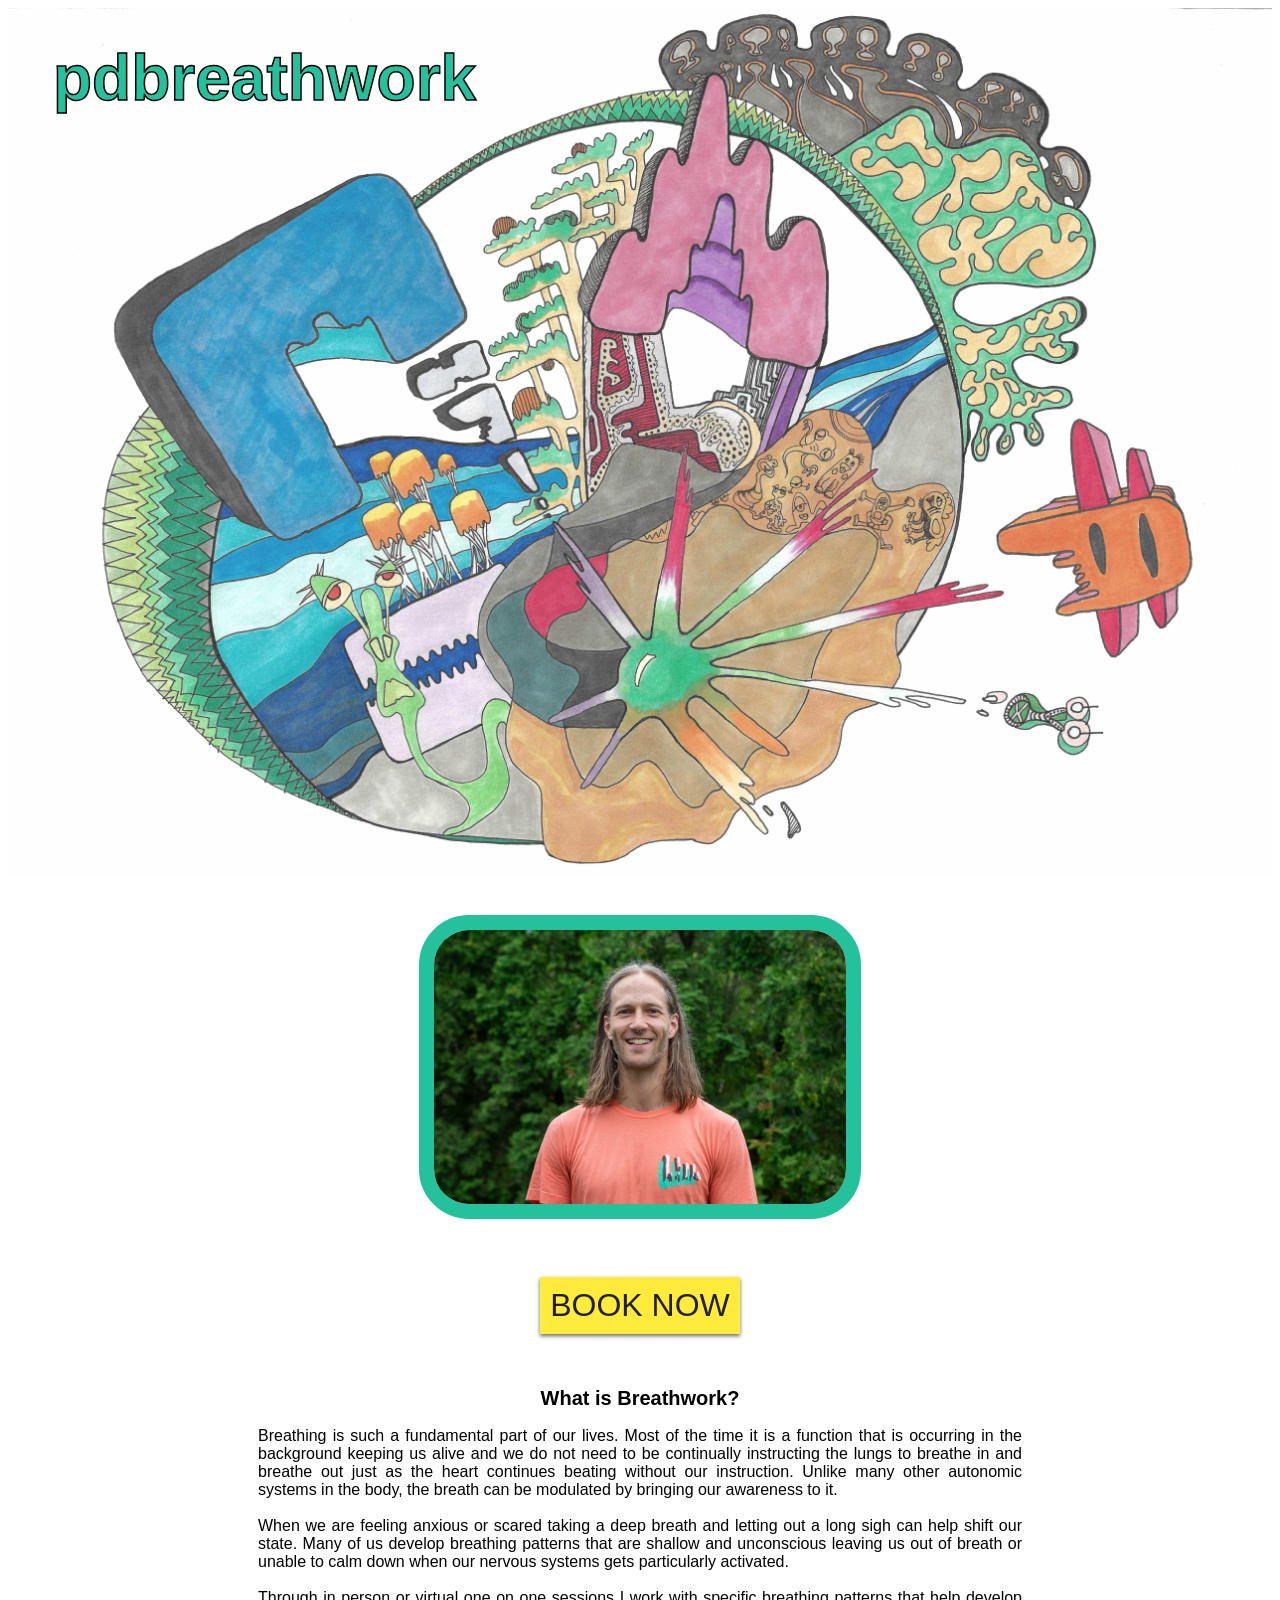
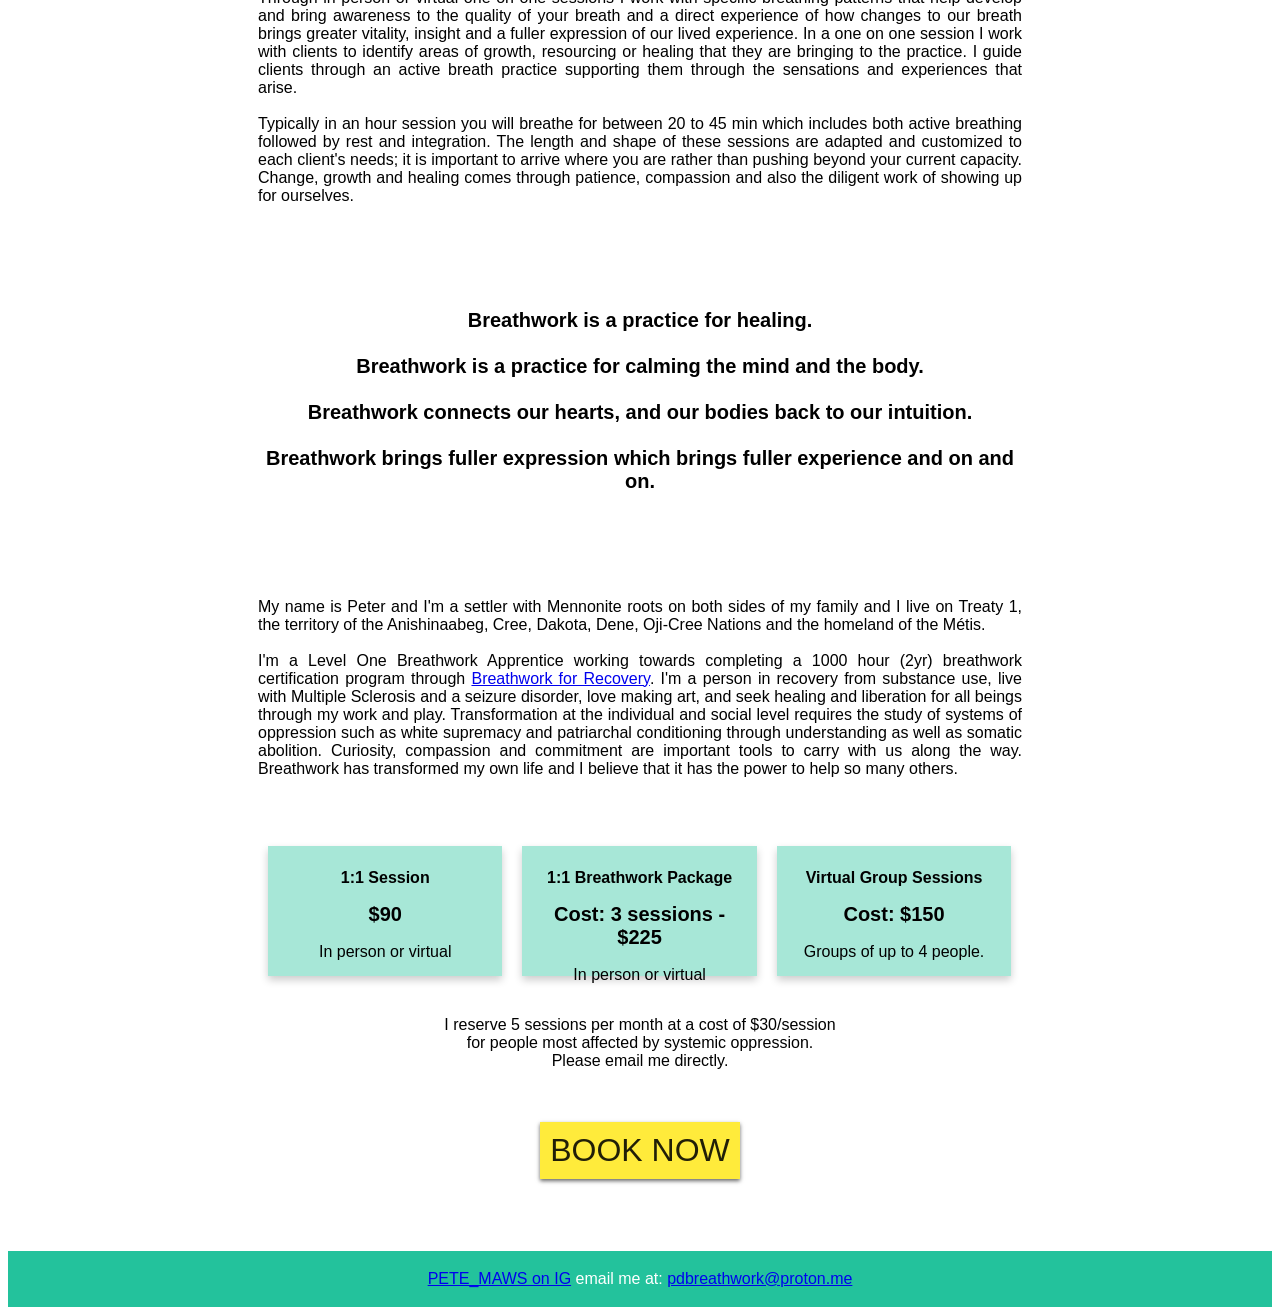
==== index.html @ a565f8c3 "Update index.html Added newsletter popup from MailerLite Revised and added text about what is breat" ====
<!DOCTYPE html>
<html>
<head>

<!-- MailerLite Universal -->
<script>
  (function(w,d,e,u,f,l,n){w[f]=w[f]||function(){(w[f].q=w[f].q||[])
  .push(arguments);},l=d.createElement(e),l.async=1,l.src=u,
  n=d.getElementsByTagName(e)[0],n.parentNode.insertBefore(l,n);})
  (window,document,'script','https://assets.mailerlite.com/js/universal.js','ml');
  ml('account', '1357745');
</script>
<!-- End MailerLite Universal -->

<meta name="viewport" content="width=device-width, initial-scale=1">

<script id="mcjs">!function(c,h,i,m,p){m=c.createElement(h),p=c.getElementsByTagName(h)[0],m.async=1,m.src=i,p.parentNode.insertBefore(m,p)}(document,"script","https://chimpstatic.com/mcjs-connected/js/users/079e74b739ff61cd9985b1f6b/d59bec5cb650bf35fbe29b1e4.js");</script>
<style>


.container {
  position: relative;
  text-align: center;
  color: rgb(35, 194, 156); 
  font-size:100%;
  font-weight: bolder;
  font-stretch: semi-condensed;
  -webkit-text-stroke: 1.5px black;

}

.container2 {
  position: relative;
  text-align: center;
  
}

.container3 {
  position: relative;
  text-align: justify;
  color: rgb(0, 0, 0);
  font-size:100%;
  font-weight: normal;
  font-stretch:normal;
  margin-right:250px;
  margin-left: 250px;
  
}

.container4 {
  position: relative;
  text-align: left;
  color: rgb(0, 0, 0);
  font-size:100%;
  font-weight: normal;
  font-stretch:normal;
  margin-right:100px;
  margin-left: 100px;
   
}


.profilepic {
  position: relative;
  text-align: center;
  border-radius: 50px;
  width:35%;
  border-style: solid;
  border-color: rgb(35, 194, 156);
  border-radius: 50px;
  border-width:15px;
}

/* The border-width is reduced to 8px, when the viewport is 800px or smaller */
  @media screen and (max-width: 800px) {
  .profilepic {
    border-width: 8px; 
  }
  }

  /* text stroke is reduced when viewport is 800px or smaller */
  @media screen and (max-width:800px) {
    .container {
      -webkit-text-stroke: .6px black;
  
    }
    
  }

   /* margins are reduced when viewport is 800px or smaller */
   @media screen and (max-width:1200px) {
    .container4 {
      margin-right:20px;
      margin-left:20px;
  
    }
    
  }

  @media screen and (max-width:1200px) {
    .container3 {
      margin-right:20px;
      margin-left:20px;
  
    }
    
  }

.textoutline {
  -webkit-text-stroke: 16px black;
}

.centered {
  position: absolute;
  top: 0%;
  left: 50%;
  
}

.top-left {
  position: absolute;
  top: -10px;
  left: 45px;
}

img{
  opacity:0.85
}

h1 {
  font-size: 5vw;
  
 
}

h2 {
  font-size: 20px;
  text-align: center
   
}

h3 {
  font-size: 16px;
  text-align: center
   
}
* {
  box-sizing: border-box;
}

body {
  font-family: Arial, Helvetica, sans-serif;
}

/* Float three columns side by side */
.column {
  float: left;
  width: 33.3%;
  padding: 0 10px;
  margin-bottom: 40px;
}

/* Remove extra left and right margins, due to padding */
.row {margin: 0 250px;}

/* Responsive row */
@media screen and (max-width: 1200px) {
  .row {
    width: 100%;
    display: block;
    margin-left: 18px;
    margin-right: 30px;
  }
}
/* Clear floats after the columns */
.row:after {
  content: "";
  display: table;
  clear: both;
}

/* Responsive columns */
@media screen and (max-width: 1200px) {
  .column {
    width: 100%;
    display: block;
    margin-bottom: 20px;
  }
}

/* Style the counter cards */
.card {
  box-shadow: 0 4px 8px 0 rgba(0, 0, 0, 0.2);
  padding: 7px;
  text-align: center;
  height: 130px;
  background-color: rgba(35, 194, 156, .4);
  
}

footer {
  text-align: center;
  padding: 3px;
  background-color:rgb(35, 194, 156);
  color: white;
}

</style>
</head>
<body>

<div class="container">
  <img src="img/BW-landingpage-2mb-2.jpg" alt="A drawing by Peter" style="width:100%;opacity:.85">

  <div class="top-left">
    
      <h1>pdbreathwork</h1></div>
 
</div>

<br>
<br>
 
 <div class="container2">  
         <img src="img/Peter-2.jpg" alt="photo of a smiling Peter Dueck" class= profilepic style="opacity:1">
  </div>
</div>

<br><br><br>

<div class="container2">
<a href="https://aws-portal.owlpractice.ca/pdbreathwork">
    <button style="font-size:32px;background-color:rgb(255, 235, 59); color:rgba(0, 0, 0, 0.87);padding:10px;border:none;  box-shadow: 0 2px 4px rgba(0, 0, 0, .6);">
      BOOK NOW
  </button>
  <br><br><br>
</a>
</div>
<div class="container3"><h2>What is Breathwork?</h2>
      <p style="font-family:Arial, Helvetica, sans-serif">Breathing is such a fundamental part of our lives. Most of the time it is a function that is occurring in the background keeping us alive and we do not need to 
      be continually instructing the lungs to breathe in and breathe out just as the heart continues beating without our instruction. Unlike many other autonomic systems
       in the body, the breath can be modulated by bringing our awareness to it. <br><br>
       When we are feeling anxious or scared taking a deep breath and letting out a long sigh
        can help shift our state. Many of us develop breathing patterns that are shallow and unconscious leaving us out of breath or unable to calm down when our nervous
         systems gets particularly activated. <br><br>
         Through in person or virtual one on one sessions I work with specific breathing patterns that help develop and bring awareness to the quality of your breath and a
         direct experience of how changes to our breath brings greater vitality, insight and a fuller expression of our lived experience. 
         In a one on one session I work with clients to identify areas of growth, resourcing or healing that they are bringing to the practice. I guide clients through an
         active breath practice supporting them through the sensations and experiences that arise. 
 <br><br>Typically in an hour session you will breathe for between 20 to 45 min which 
 includes both active breathing followed by rest and integration. The length and shape of these sessions are adapted and customized to each client's needs; it is 
 important to arrive where you are rather than pushing beyond your current capacity. Change, growth and healing comes through patience, compassion and also the diligent 
 work of showing up for ourselves.</p>

  <br><br><br><br>
  <h2>Breathwork is a practice for healing. <br><br> Breathwork is a practice for calming the mind and the body. <br><br> Breathwork connects our hearts,
    and our bodies back to our intuition. <br><br> Breathwork brings fuller expression which brings fuller experience and on and on.</h2> <br><br><br><br>

    <p style="font-family:Arial, Helvetica, sans-serif">My name is Peter and I'm a settler with Mennonite roots on both sides of my family and I live on
      Treaty 1, the territory of the Anishinaabeg, Cree, Dakota, Dene, Oji-Cree Nations and the homeland of the Métis. 
        <br><br> I'm a Level One Breathwork Apprentice working towards completing a 1000 hour (2yr) breathwork certification program through
        <a href="https://www.breathworkforrecovery.com/">Breathwork for Recovery</a>. I'm a person in recovery
      from substance use, live with Multiple Sclerosis and a seizure disorder, love making art, and seek healing and liberation for all beings through my work and play.
      Transformation at the individual and social level requires the study of systems of oppression such as white 
      supremacy and patriarchal conditioning through understanding as well as somatic abolition. Curiosity, compassion and commitment are important tools to carry with
      us along the way. Breathwork has transformed my own life and I believe that it has the power to help so many others. </p>
      <br><br>
      
      
         
    
  </div>
</div>



<!--Offerings text columns at bottom of page
RGBA means the background color is transparent but the font stays full opacity. The fourth number is the opactiy in the color spec-->
<div class="row">
  <div class="column">
    <div class="card">
      <h3>1:1 Session</h3>
      <h2>$90</h2>
      <p>In person or virtual</p>
    </div>
  </div>

  <div class="column">
    <div class="card">
      <h3>1:1 Breathwork Package</h3>
      <h2>Cost: 3 sessions - $225</h2>
      <p>In person or virtual</p>
      
    </div>
  </div>
  
  <div class="column">
    <div class="card">
      <h3>Virtual Group Sessions</h3>
      <h2>Cost: $150</h2>
      <p>Groups of up to 4 people.</p>
    </div>
  </div>
  
  <p style="text-align: center;"> 
    <br><br>I reserve 5 sessions per month at a cost of $30/session <br> for people most affected by systemic oppression.<br>Please email me directly.
    
  </p>
  
 

 
</div>


    

 <!--<div class="column1" style="background-color:rgba(35, 194, 156, 0.5);">-->
  

<br><br>
<div class="container2">
    <a href="https://aws-portal.owlpractice.ca/pdbreathwork">
        <button style="font-size:32px;background-color:rgb(255, 235, 59); color:rgba(0, 0, 0, 0.87);padding:10px;border:none;  box-shadow: 0 2px 4px rgba(0, 0, 0, .6);">
          BOOK NOW
      </button>
    </a>
    </div>
    <br><br><br><br>
    <footer>
      <p><a href = "https://www.instagram.com/pete_maws/">PETE_MAWS on IG</a>    email me at: <a href="mailto:pdbreathwork@proton.me">pdbreathwork@proton.me</a></p>
    </footer>
</body>
</html>
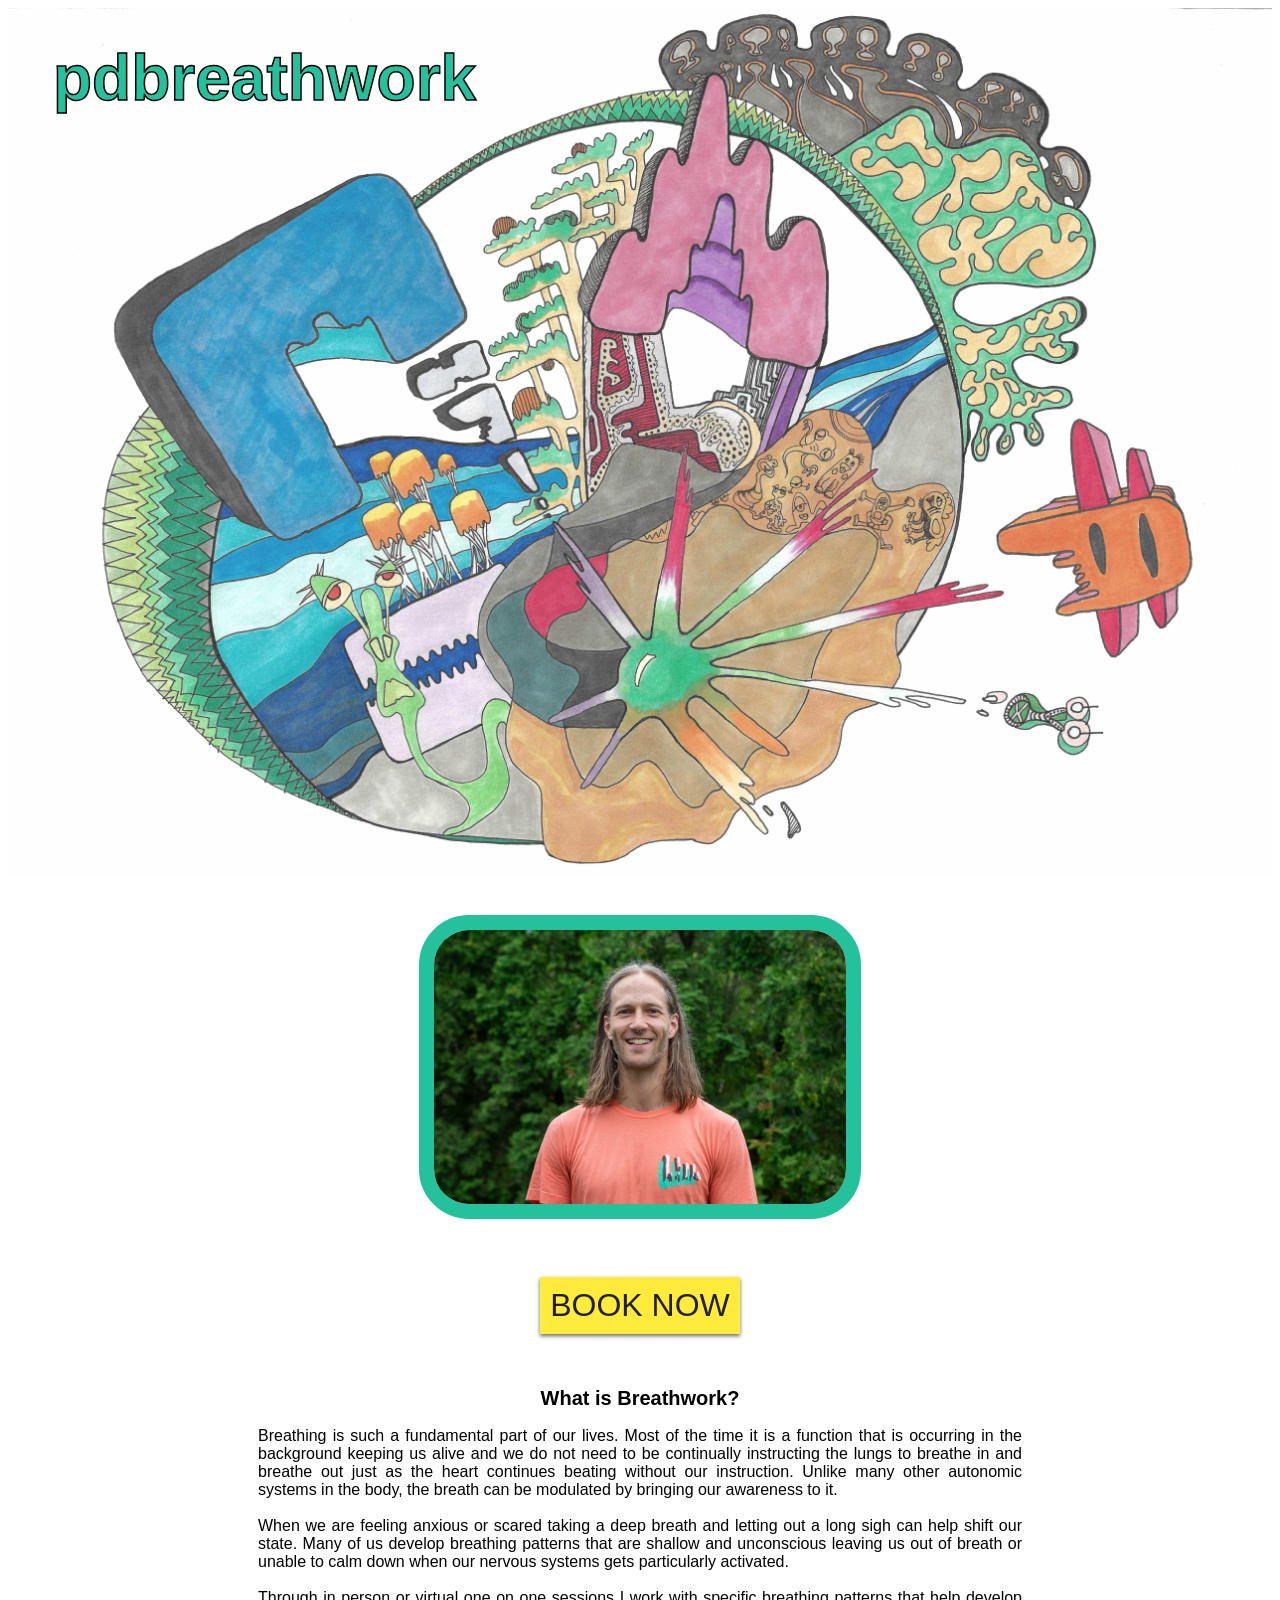
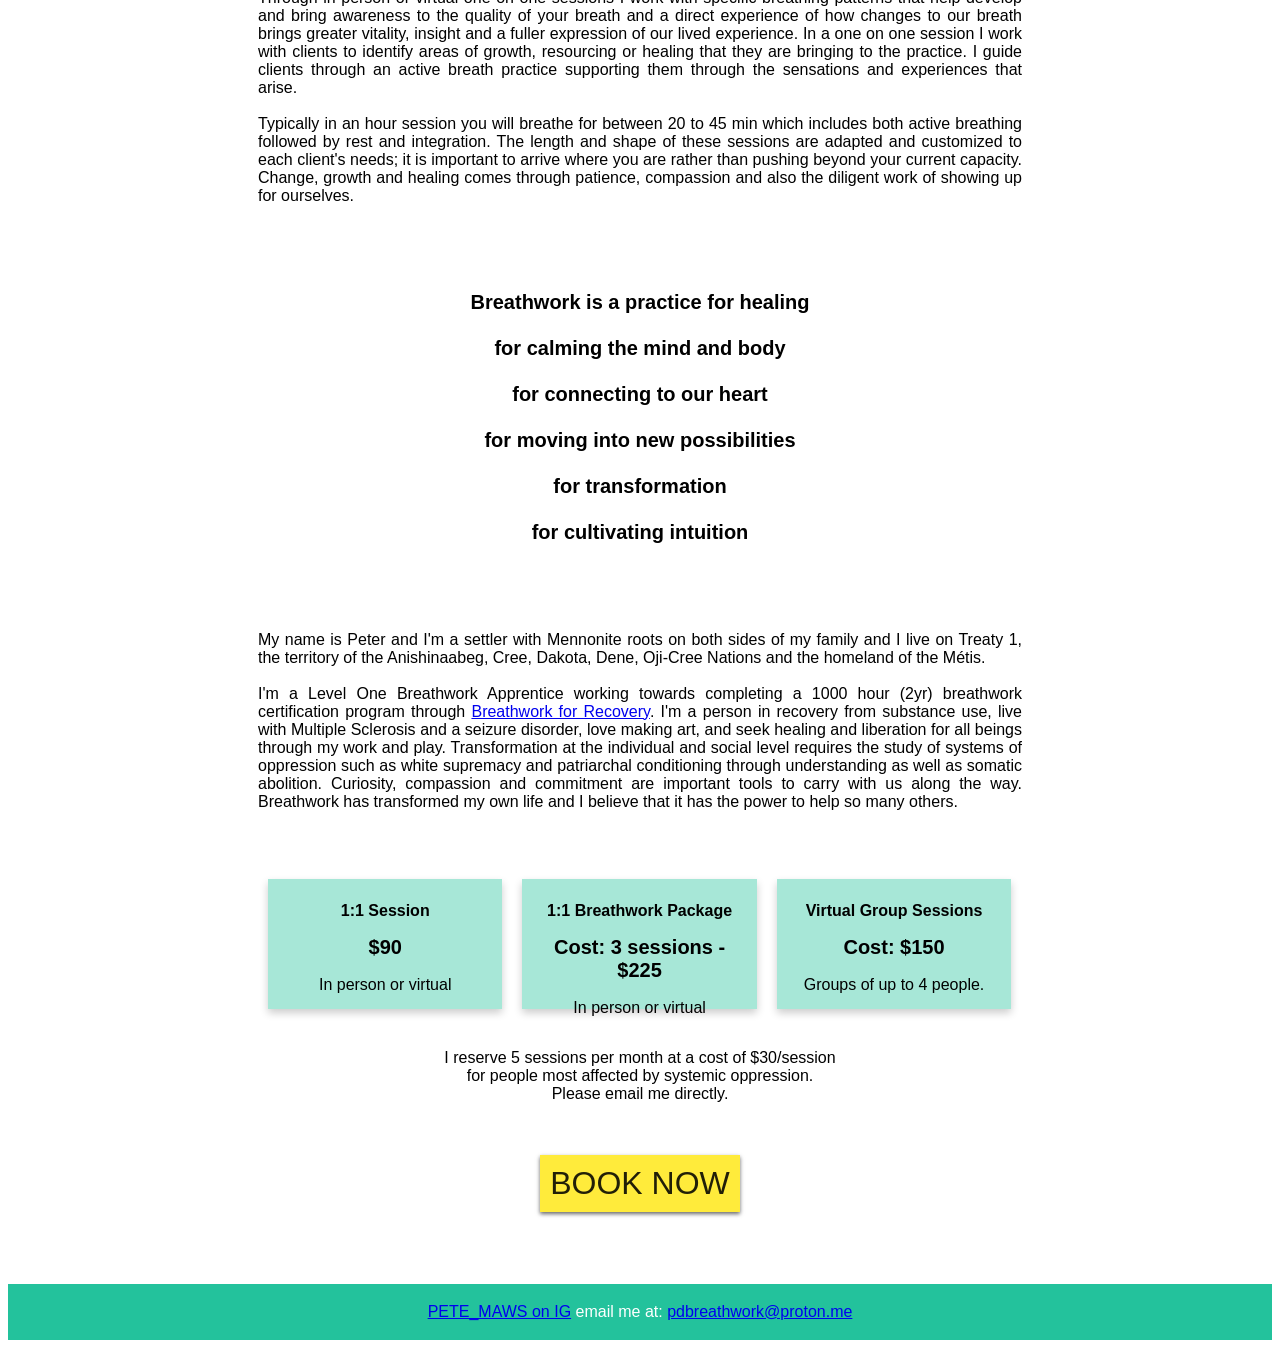
==== commit cd26b430: "Update index.html Added description of "What is Breathwork"" ====
--- a/index.html
+++ b/index.html
@@ -3,6 +3,201 @@
 <html>
 <head>
 
+
+<meta name="viewport" content="width=device-width, initial-scale=1">
+
+<script id="mcjs">!function(c,h,i,m,p){m=c.createElement(h),p=c.getElementsByTagName(h)[0],m.async=1,m.src=i,p.parentNode.insertBefore(m,p)}(document,"script","https://chimpstatic.com/mcjs-connected/js/users/079e74b739ff61cd9985b1f6b/d59bec5cb650bf35fbe29b1e4.js");</script>
+<style>
+
+
+.container {
+  position: relative;
+  text-align: center;
+  color: rgb(35, 194, 156); 
+  font-size:100%;
+  font-weight: bolder;
+  font-stretch: semi-condensed;
+  -webkit-text-stroke: 1.5px black;
+
+}
+
+.container2 {
+  position: relative;
+  text-align: center;
+  
+}
+
+.container3 {
+  position: relative;
+  text-align: justify;
+  color: rgb(0, 0, 0);
+  font-size:100%;
+  font-weight: normal;
+  font-stretch:normal;
+  margin-right:250px;
+  margin-left: 250px;
+  
+}
+
+.container4 {
+  position: relative;
+  text-align: left;
+  color: rgb(0, 0, 0);
+  font-size:100%;
+  font-weight: normal;
+  font-stretch:normal;
+  margin-right:100px;
+  margin-left: 100px;
+   
+}
+
+
+.profilepic {
+  position: relative;
+  text-align: center;
+  border-radius: 50px;
+  width:35%;
+  border-style: solid;
+  border-color: rgb(35, 194, 156);
+  border-radius: 50px;
+  border-width:15px;
+}
+
+/* The border-width is reduced to 8px, when the viewport is 800px or smaller */
+  @media screen and (max-width: 800px) {
+  .profilepic {
+    border-width: 8px; 
+  }
+  }
+
+  /* text stroke is reduced when viewport is 800px or smaller */
+  @media screen and (max-width:800px) {
+    .container {
+      -webkit-text-stroke: .6px black;
+  
+    }
+    
+  }
+
+   /* margins are reduced when viewport is 800px or smaller */
+   @media screen and (max-width:1200px) {
+    .container4 {
+      margin-right:20px;
+      margin-left:20px;
+  
+    }
+    
+  }
+
+  @media screen and (max-width:1200px) {
+    .container3 {
+      margin-right:20px;
+      margin-left:20px;
+  
+    }
+    
+  }
+
+.textoutline {
+  -webkit-text-stroke: 16px black;
+}
+
+.centered {
+  position: absolute;
+  top: 0%;
+  left: 50%;
+  
+}
+
+.top-left {
+  position: absolute;
+  top: -10px;
+  left: 45px;
+}
+
+img{
+  opacity:0.85
+}
+
+h1 {
+  font-size: 5vw;
+  
+ 
+}
+
+h2 {
+  font-size: 20px;
+  text-align: center
+   
+}
+
+h3 {
+  font-size: 16px;
+  text-align: center
+   
+}
+* {
+  box-sizing: border-box;
+}
+
+body {
+  font-family: Arial, Helvetica, sans-serif;
+}
+
+/* Float three columns side by side */
+.column {
+  float: left;
+  width: 33.3%;
+  padding: 0 10px;
+  margin-bottom: 40px;
+}
+
+/* Remove extra left and right margins, due to padding */
+.row {margin: 0 250px;}
+
+/* Responsive row */
+@media screen and (max-width: 1200px) {
+  .row {
+    width: 100%;
+    display: block;
+    margin-left: 18px;
+    margin-right: 30px;
+  }
+}
+/* Clear floats after the columns */
+.row:after {
+  content: "";
+  display: table;
+  clear: both;
+}
+
+/* Responsive columns */
+@media screen and (max-width: 1200px) {
+  .column {
+    width: 100%;
+    display: block;
+    margin-bottom: 20px;
+  }
+}
+
+/* Style the counter cards */
+.card {
+  box-shadow: 0 4px 8px 0 rgba(0, 0, 0, 0.2);
+  padding: 7px;
+  text-align: center;
+  height: 130px;
+  background-color: rgba(35, 194, 156, .4);
+  
+}
+
+footer {
+  text-align: center;
+  padding: 3px;
+  background-color:rgb(35, 194, 156);
+  color: white;
+}
+
+</style>
 <!-- MailerLite Universal -->
 <script>
   (function(w,d,e,u,f,l,n){w[f]=w[f]||function(){(w[f].q=w[f].q||[])
@@ -12,201 +207,6 @@
   ml('account', '1357745');
 </script>
 <!-- End MailerLite Universal -->
-
-<meta name="viewport" content="width=device-width, initial-scale=1">
-
-<script id="mcjs">!function(c,h,i,m,p){m=c.createElement(h),p=c.getElementsByTagName(h)[0],m.async=1,m.src=i,p.parentNode.insertBefore(m,p)}(document,"script","https://chimpstatic.com/mcjs-connected/js/users/079e74b739ff61cd9985b1f6b/d59bec5cb650bf35fbe29b1e4.js");</script>
-<style>
-
-
-.container {
-  position: relative;
-  text-align: center;
-  color: rgb(35, 194, 156); 
-  font-size:100%;
-  font-weight: bolder;
-  font-stretch: semi-condensed;
-  -webkit-text-stroke: 1.5px black;
-
-}
-
-.container2 {
-  position: relative;
-  text-align: center;
-  
-}
-
-.container3 {
-  position: relative;
-  text-align: justify;
-  color: rgb(0, 0, 0);
-  font-size:100%;
-  font-weight: normal;
-  font-stretch:normal;
-  margin-right:250px;
-  margin-left: 250px;
-  
-}
-
-.container4 {
-  position: relative;
-  text-align: left;
-  color: rgb(0, 0, 0);
-  font-size:100%;
-  font-weight: normal;
-  font-stretch:normal;
-  margin-right:100px;
-  margin-left: 100px;
-   
-}
-
-
-.profilepic {
-  position: relative;
-  text-align: center;
-  border-radius: 50px;
-  width:35%;
-  border-style: solid;
-  border-color: rgb(35, 194, 156);
-  border-radius: 50px;
-  border-width:15px;
-}
-
-/* The border-width is reduced to 8px, when the viewport is 800px or smaller */
-  @media screen and (max-width: 800px) {
-  .profilepic {
-    border-width: 8px; 
-  }
-  }
-
-  /* text stroke is reduced when viewport is 800px or smaller */
-  @media screen and (max-width:800px) {
-    .container {
-      -webkit-text-stroke: .6px black;
-  
-    }
-    
-  }
-
-   /* margins are reduced when viewport is 800px or smaller */
-   @media screen and (max-width:1200px) {
-    .container4 {
-      margin-right:20px;
-      margin-left:20px;
-  
-    }
-    
-  }
-
-  @media screen and (max-width:1200px) {
-    .container3 {
-      margin-right:20px;
-      margin-left:20px;
-  
-    }
-    
-  }
-
-.textoutline {
-  -webkit-text-stroke: 16px black;
-}
-
-.centered {
-  position: absolute;
-  top: 0%;
-  left: 50%;
-  
-}
-
-.top-left {
-  position: absolute;
-  top: -10px;
-  left: 45px;
-}
-
-img{
-  opacity:0.85
-}
-
-h1 {
-  font-size: 5vw;
-  
- 
-}
-
-h2 {
-  font-size: 20px;
-  text-align: center
-   
-}
-
-h3 {
-  font-size: 16px;
-  text-align: center
-   
-}
-* {
-  box-sizing: border-box;
-}
-
-body {
-  font-family: Arial, Helvetica, sans-serif;
-}
-
-/* Float three columns side by side */
-.column {
-  float: left;
-  width: 33.3%;
-  padding: 0 10px;
-  margin-bottom: 40px;
-}
-
-/* Remove extra left and right margins, due to padding */
-.row {margin: 0 250px;}
-
-/* Responsive row */
-@media screen and (max-width: 1200px) {
-  .row {
-    width: 100%;
-    display: block;
-    margin-left: 18px;
-    margin-right: 30px;
-  }
-}
-/* Clear floats after the columns */
-.row:after {
-  content: "";
-  display: table;
-  clear: both;
-}
-
-/* Responsive columns */
-@media screen and (max-width: 1200px) {
-  .column {
-    width: 100%;
-    display: block;
-    margin-bottom: 20px;
-  }
-}
-
-/* Style the counter cards */
-.card {
-  box-shadow: 0 4px 8px 0 rgba(0, 0, 0, 0.2);
-  padding: 7px;
-  text-align: center;
-  height: 130px;
-  background-color: rgba(35, 194, 156, .4);
-  
-}
-
-footer {
-  text-align: center;
-  padding: 3px;
-  background-color:rgb(35, 194, 156);
-  color: white;
-}
-
-</style>
 </head>
 <body>
 
@@ -253,9 +253,18 @@
  important to arrive where you are rather than pushing beyond your current capacity. Change, growth and healing comes through patience, compassion and also the diligent 
  work of showing up for ourselves.</p>
 
-  <br><br><br><br>
-  <h2>Breathwork is a practice for healing. <br><br> Breathwork is a practice for calming the mind and the body. <br><br> Breathwork connects our hearts,
-    and our bodies back to our intuition. <br><br> Breathwork brings fuller expression which brings fuller experience and on and on.</h2> <br><br><br><br>
+  <br><br><br>
+  <h2>Breathwork is a practice for healing<br><br>
+
+    for calming the mind and body<br><br>
+    
+    for connecting to our heart<br><br>
+    
+    for moving into new possibilities<br><br>
+    
+    for transformation<br><br>
+    
+    for cultivating intuition </h2> <br><br><br>
 
     <p style="font-family:Arial, Helvetica, sans-serif">My name is Peter and I'm a settler with Mennonite roots on both sides of my family and I live on
       Treaty 1, the territory of the Anishinaabeg, Cree, Dakota, Dene, Oji-Cree Nations and the homeland of the Métis. 
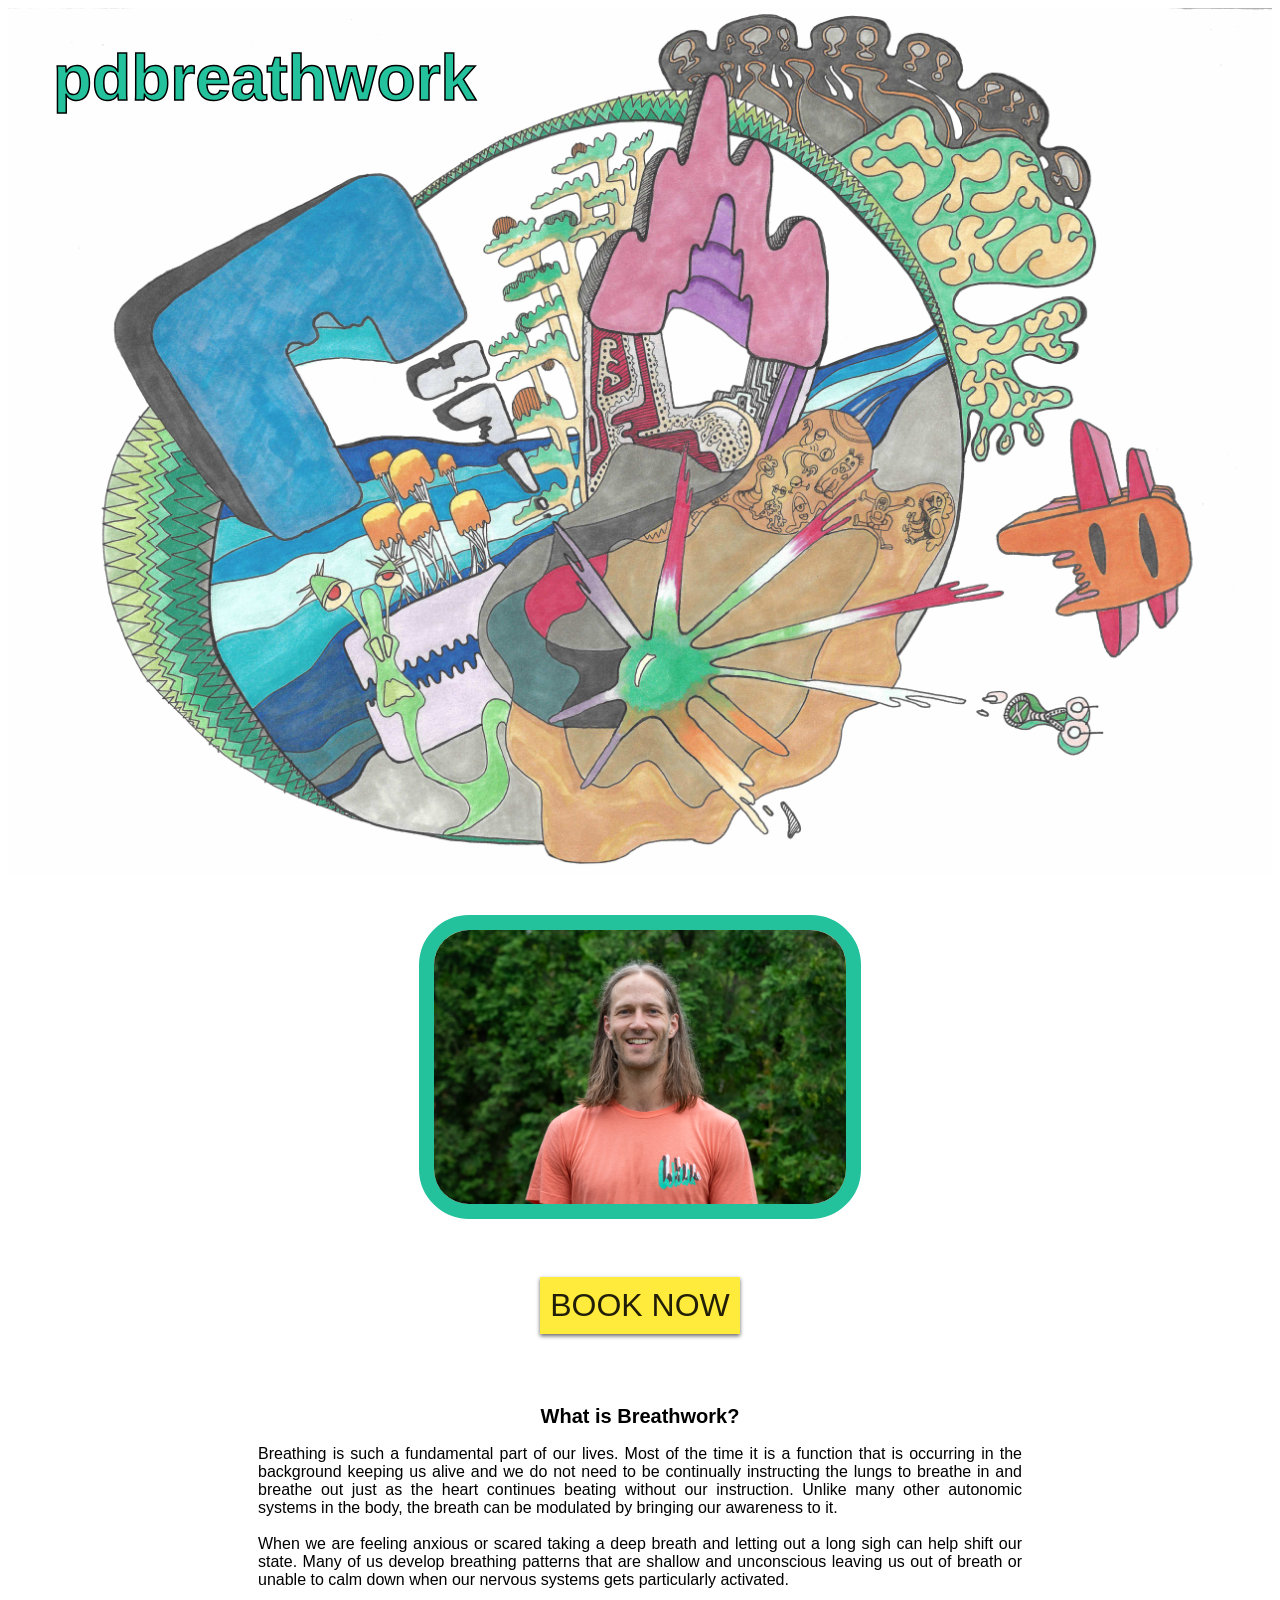
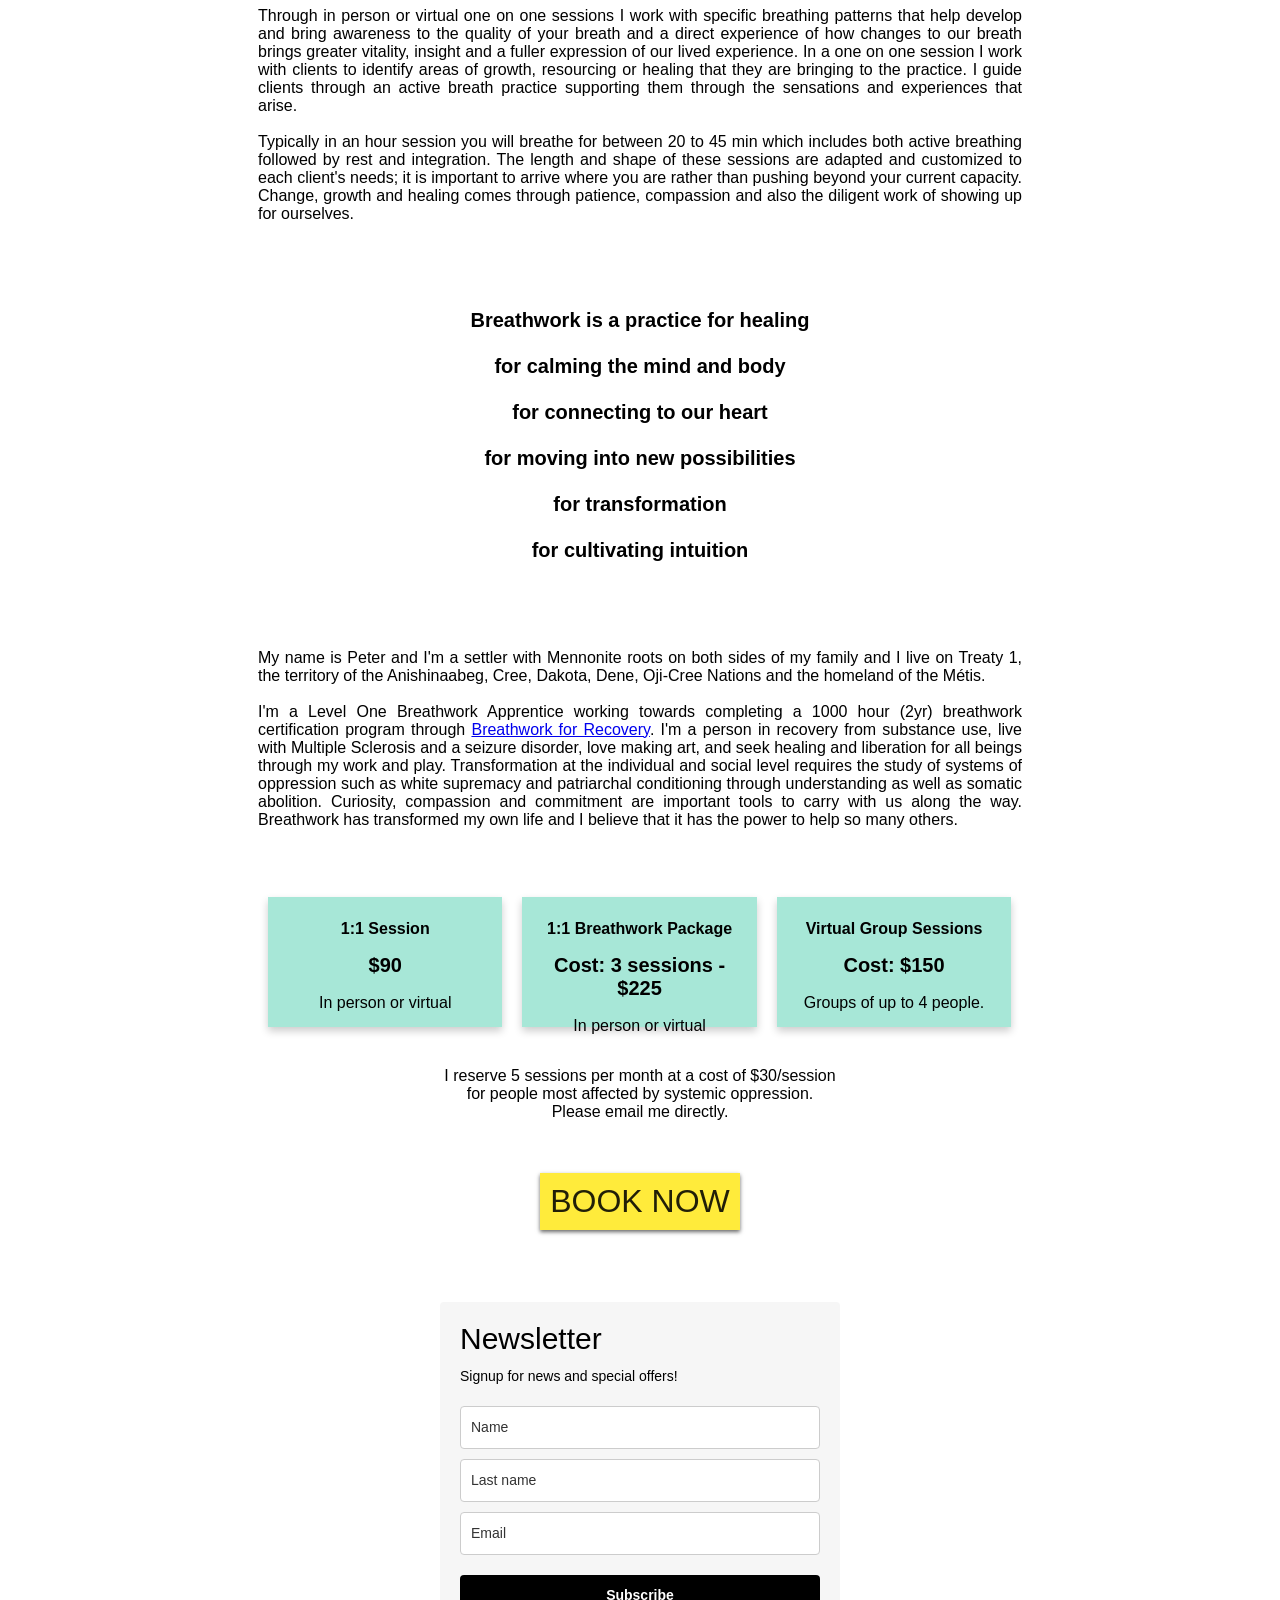
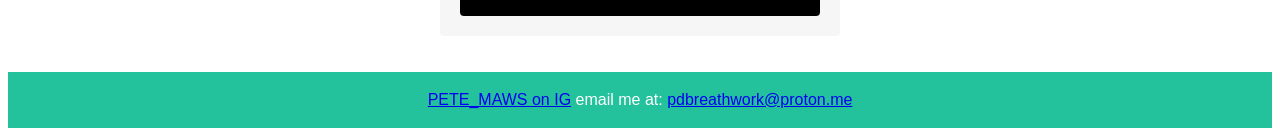
==== commit 42516742: "Update index.html Added embedded newsletter form" ====
--- a/index.html
+++ b/index.html
@@ -6,7 +6,6 @@
 
 <meta name="viewport" content="width=device-width, initial-scale=1">
 
-<script id="mcjs">!function(c,h,i,m,p){m=c.createElement(h),p=c.getElementsByTagName(h)[0],m.async=1,m.src=i,p.parentNode.insertBefore(m,p)}(document,"script","https://chimpstatic.com/mcjs-connected/js/users/079e74b739ff61cd9985b1f6b/d59bec5cb650bf35fbe29b1e4.js");</script>
 <style>
 
 
@@ -200,13 +199,15 @@
 </style>
 <!-- MailerLite Universal -->
 <script>
-  (function(w,d,e,u,f,l,n){w[f]=w[f]||function(){(w[f].q=w[f].q||[])
-  .push(arguments);},l=d.createElement(e),l.async=1,l.src=u,
-  n=d.getElementsByTagName(e)[0],n.parentNode.insertBefore(l,n);})
-  (window,document,'script','https://assets.mailerlite.com/js/universal.js','ml');
-  ml('account', '1357745');
-</script>
+    (function(w,d,e,u,f,l,n){w[f]=w[f]||function(){(w[f].q=w[f].q||[])
+    .push(arguments);},l=d.createElement(e),l.async=1,l.src=u,
+    n=d.getElementsByTagName(e)[0],n.parentNode.insertBefore(l,n);})
+    (window,document,'script','https://assets.mailerlite.com/js/universal.js','ml');
+    ml('account', '1357745');
+  </script>
 <!-- End MailerLite Universal -->
+
+
 </head>
 <body>
 
@@ -234,9 +235,16 @@
     <button style="font-size:32px;background-color:rgb(255, 235, 59); color:rgba(0, 0, 0, 0.87);padding:10px;border:none;  box-shadow: 0 2px 4px rgba(0, 0, 0, .6);">
       BOOK NOW
   </button>
-  <br><br><br>
 </a>
 </div>
+<br><br><br>
+<!--
+
+<br><br><br>
+  <button class="ml-onclick-form" onclick="ml('show', '7kH3DW', true)">Join Newsletter for a 50% coupon</button>
+  <br><br><br>
+-->
+
 <div class="container3"><h2>What is Breathwork?</h2>
       <p style="font-family:Arial, Helvetica, sans-serif">Breathing is such a fundamental part of our lives. Most of the time it is a function that is occurring in the background keeping us alive and we do not need to 
       be continually instructing the lungs to breathe in and breathe out just as the heart continues beating without our instruction. Unlike many other autonomic systems
@@ -337,6 +345,784 @@
     </a>
     </div>
     <br><br><br><br>
+
+
+
+    <!-- Mailerlite embedded newsletter form -->
+    <style type="text/css">@import url("https://assets.mlcdn.com/fonts.css?version=1741253");</style>
+    <style type="text/css">
+    /* LOADER */
+    .ml-form-embedSubmitLoad {
+      display: inline-block;
+      width: 20px;
+      height: 20px;
+    }
+
+    .g-recaptcha {
+    transform: scale(1);
+    -webkit-transform: scale(1);
+    transform-origin: 0 0;
+    -webkit-transform-origin: 0 0;
+    height: ;
+    }
+
+    .sr-only {
+      position: absolute;
+      width: 1px;
+      height: 1px;
+      padding: 0;
+      margin: -1px;
+      overflow: hidden;
+      clip: rect(0,0,0,0);
+      border: 0;
+    }
+
+    .ml-form-embedSubmitLoad:after {
+      content: " ";
+      display: block;
+      width: 11px;
+      height: 11px;
+      margin: 1px;
+      border-radius: 50%;
+      border: 4px solid #fff;
+    border-color: #ffffff #ffffff #ffffff transparent;
+    animation: ml-form-embedSubmitLoad 1.2s linear infinite;
+    }
+    @keyframes ml-form-embedSubmitLoad {
+      0% {
+      transform: rotate(0deg);
+      }
+      100% {
+      transform: rotate(360deg);
+      }
+    }
+      #mlb2-23580003.ml-form-embedContainer {
+        box-sizing: border-box;
+        display: table;
+        margin: 0 auto;
+        position: static;
+        width: 100% !important;
+      }
+      #mlb2-23580003.ml-form-embedContainer h4,
+      #mlb2-23580003.ml-form-embedContainer p,
+      #mlb2-23580003.ml-form-embedContainer span,
+      #mlb2-23580003.ml-form-embedContainer button {
+        text-transform: none !important;
+        letter-spacing: normal !important;
+      }
+      #mlb2-23580003.ml-form-embedContainer .ml-form-embedWrapper {
+        background-color: #f6f6f6;
+        
+        border-width: 0px;
+        border-color: transparent;
+        border-radius: 4px;
+        border-style: solid;
+        box-sizing: border-box;
+        display: inline-block !important;
+        margin: 0;
+        padding: 0;
+        position: relative;
+              }
+      #mlb2-23580003.ml-form-embedContainer .ml-form-embedWrapper.embedPopup,
+      #mlb2-23580003.ml-form-embedContainer .ml-form-embedWrapper.embedDefault { width: 400px; }
+      #mlb2-23580003.ml-form-embedContainer .ml-form-embedWrapper.embedForm { max-width: 400px; width: 100%; }
+      #mlb2-23580003.ml-form-embedContainer .ml-form-align-left { text-align: left; }
+      #mlb2-23580003.ml-form-embedContainer .ml-form-align-center { text-align: center; }
+      #mlb2-23580003.ml-form-embedContainer .ml-form-align-default { display: table-cell !important; vertical-align: middle !important; text-align: center !important; }
+      #mlb2-23580003.ml-form-embedContainer .ml-form-align-right { text-align: right; }
+      #mlb2-23580003.ml-form-embedContainer .ml-form-embedWrapper .ml-form-embedHeader img {
+        border-top-left-radius: 4px;
+        border-top-right-radius: 4px;
+        height: auto;
+        margin: 0 auto !important;
+        max-width: 100%;
+        width: undefinedpx;
+      }
+      #mlb2-23580003.ml-form-embedContainer .ml-form-embedWrapper .ml-form-embedBody,
+      #mlb2-23580003.ml-form-embedContainer .ml-form-embedWrapper .ml-form-successBody {
+        padding: 20px 20px 0 20px;
+      }
+      #mlb2-23580003.ml-form-embedContainer .ml-form-embedWrapper .ml-form-embedBody.ml-form-embedBodyHorizontal {
+        padding-bottom: 0;
+      }
+      #mlb2-23580003.ml-form-embedContainer .ml-form-embedWrapper .ml-form-embedBody .ml-form-embedContent,
+      #mlb2-23580003.ml-form-embedContainer .ml-form-embedWrapper .ml-form-successBody .ml-form-successContent {
+        text-align: left;
+        margin: 0 0 20px 0;
+      }
+      #mlb2-23580003.ml-form-embedContainer .ml-form-embedWrapper .ml-form-embedBody .ml-form-embedContent h4,
+      #mlb2-23580003.ml-form-embedContainer .ml-form-embedWrapper .ml-form-successBody .ml-form-successContent h4 {
+        color: #000000;
+        font-family: 'Open Sans', Arial, Helvetica, sans-serif;
+        font-size: 30px;
+        font-weight: 400;
+        margin: 0 0 10px 0;
+        text-align: left;
+        word-break: break-word;
+      }
+      #mlb2-23580003.ml-form-embedContainer .ml-form-embedWrapper .ml-form-embedBody .ml-form-embedContent p,
+      #mlb2-23580003.ml-form-embedContainer .ml-form-embedWrapper .ml-form-successBody .ml-form-successContent p {
+        color: #000000;
+        font-family: 'Open Sans', Arial, Helvetica, sans-serif;
+        font-size: 14px;
+        font-weight: 400;
+        line-height: 20px;
+        margin: 0 0 10px 0;
+        text-align: left;
+      }
+      #mlb2-23580003.ml-form-embedContainer .ml-form-embedWrapper .ml-form-embedBody .ml-form-embedContent ul,
+      #mlb2-23580003.ml-form-embedContainer .ml-form-embedWrapper .ml-form-embedBody .ml-form-embedContent ol,
+      #mlb2-23580003.ml-form-embedContainer .ml-form-embedWrapper .ml-form-successBody .ml-form-successContent ul,
+      #mlb2-23580003.ml-form-embedContainer .ml-form-embedWrapper .ml-form-successBody .ml-form-successContent ol {
+        color: #000000;
+        font-family: 'Open Sans', Arial, Helvetica, sans-serif;
+        font-size: 14px;
+      }
+      #mlb2-23580003.ml-form-embedContainer .ml-form-embedWrapper .ml-form-embedBody .ml-form-embedContent ol ol,
+      #mlb2-23580003.ml-form-embedContainer .ml-form-embedWrapper .ml-form-successBody .ml-form-successContent ol ol {
+        list-style-type: lower-alpha;
+      }
+      #mlb2-23580003.ml-form-embedContainer .ml-form-embedWrapper .ml-form-embedBody .ml-form-embedContent ol ol ol,
+      #mlb2-23580003.ml-form-embedContainer .ml-form-embedWrapper .ml-form-successBody .ml-form-successContent ol ol ol {
+        list-style-type: lower-roman;
+      }
+      #mlb2-23580003.ml-form-embedContainer .ml-form-embedWrapper .ml-form-embedBody .ml-form-embedContent p a,
+      #mlb2-23580003.ml-form-embedContainer .ml-form-embedWrapper .ml-form-successBody .ml-form-successContent p a {
+        color: #000000;
+        text-decoration: underline;
+      }
+
+      #mlb2-23580003.ml-form-embedContainer .ml-form-embedWrapper .ml-block-form .ml-field-group {
+        text-align: left!important;
+      }
+
+      #mlb2-23580003.ml-form-embedContainer .ml-form-embedWrapper .ml-block-form .ml-field-group label {
+        margin-bottom: 5px;
+        color: #333333;
+        font-size: 14px;
+        font-family: 'Open Sans', Arial, Helvetica, sans-serif;
+        font-weight: bold; font-style: normal; text-decoration: none;;
+        display: inline-block;
+        line-height: 20px;
+      }
+      #mlb2-23580003.ml-form-embedContainer .ml-form-embedWrapper .ml-form-embedBody .ml-form-embedContent p:last-child,
+      #mlb2-23580003.ml-form-embedContainer .ml-form-embedWrapper .ml-form-successBody .ml-form-successContent p:last-child {
+        margin: 0;
+      }
+      #mlb2-23580003.ml-form-embedContainer .ml-form-embedWrapper .ml-form-embedBody form {
+        margin: 0;
+        width: 100%;
+      }
+      #mlb2-23580003.ml-form-embedContainer .ml-form-embedWrapper .ml-form-embedBody .ml-form-formContent,
+      #mlb2-23580003.ml-form-embedContainer .ml-form-embedWrapper .ml-form-embedBody .ml-form-checkboxRow {
+        margin: 0 0 20px 0;
+        width: 100%;
+      }
+      #mlb2-23580003.ml-form-embedContainer .ml-form-embedWrapper .ml-form-embedBody .ml-form-checkboxRow {
+        float: left;
+      }
+      #mlb2-23580003.ml-form-embedContainer .ml-form-embedWrapper .ml-form-embedBody .ml-form-formContent.horozintalForm {
+        margin: 0;
+        padding: 0 0 20px 0;
+        width: 100%;
+        height: auto;
+        float: left;
+      }
+      #mlb2-23580003.ml-form-embedContainer .ml-form-embedWrapper .ml-form-embedBody .ml-form-fieldRow {
+        margin: 0 0 10px 0;
+        width: 100%;
+      }
+      #mlb2-23580003.ml-form-embedContainer .ml-form-embedWrapper .ml-form-embedBody .ml-form-fieldRow.ml-last-item {
+        margin: 0;
+      }
+      #mlb2-23580003.ml-form-embedContainer .ml-form-embedWrapper .ml-form-embedBody .ml-form-fieldRow.ml-formfieldHorizintal {
+        margin: 0;
+      }
+      #mlb2-23580003.ml-form-embedContainer .ml-form-embedWrapper .ml-form-embedBody .ml-form-fieldRow input {
+        background-color: #ffffff !important;
+        color: #333333 !important;
+        border-color: #cccccc;
+        border-radius: 4px !important;
+        border-style: solid !important;
+        border-width: 1px !important;
+        font-family: 'Open Sans', Arial, Helvetica, sans-serif;
+        font-size: 14px !important;
+        height: auto;
+        line-height: 21px !important;
+        margin-bottom: 0;
+        margin-top: 0;
+        margin-left: 0;
+        margin-right: 0;
+        padding: 10px 10px !important;
+        width: 100% !important;
+        box-sizing: border-box !important;
+        max-width: 100% !important;
+      }
+      #mlb2-23580003.ml-form-embedContainer .ml-form-embedWrapper .ml-form-embedBody .ml-form-fieldRow input::-webkit-input-placeholder,
+      #mlb2-23580003.ml-form-embedContainer .ml-form-embedWrapper .ml-form-embedBody .ml-form-horizontalRow input::-webkit-input-placeholder { color: #333333; }
+
+      #mlb2-23580003.ml-form-embedContainer .ml-form-embedWrapper .ml-form-embedBody .ml-form-fieldRow input::-moz-placeholder,
+      #mlb2-23580003.ml-form-embedContainer .ml-form-embedWrapper .ml-form-embedBody .ml-form-horizontalRow input::-moz-placeholder { color: #333333; }
+
+      #mlb2-23580003.ml-form-embedContainer .ml-form-embedWrapper .ml-form-embedBody .ml-form-fieldRow input:-ms-input-placeholder,
+      #mlb2-23580003.ml-form-embedContainer .ml-form-embedWrapper .ml-form-embedBody .ml-form-horizontalRow input:-ms-input-placeholder { color: #333333; }
+
+      #mlb2-23580003.ml-form-embedContainer .ml-form-embedWrapper .ml-form-embedBody .ml-form-fieldRow input:-moz-placeholder,
+      #mlb2-23580003.ml-form-embedContainer .ml-form-embedWrapper .ml-form-embedBody .ml-form-horizontalRow input:-moz-placeholder { color: #333333; }
+
+      #mlb2-23580003.ml-form-embedContainer .ml-form-embedWrapper .ml-form-embedBody .ml-form-fieldRow textarea, #mlb2-23580003.ml-form-embedContainer .ml-form-embedWrapper .ml-form-embedBody .ml-form-horizontalRow textarea {
+        background-color: #ffffff !important;
+        color: #333333 !important;
+        border-color: #cccccc;
+        border-radius: 4px !important;
+        border-style: solid !important;
+        border-width: 1px !important;
+        font-family: 'Open Sans', Arial, Helvetica, sans-serif;
+        font-size: 14px !important;
+        height: auto;
+        line-height: 21px !important;
+        margin-bottom: 0;
+        margin-top: 0;
+        padding: 10px 10px !important;
+        width: 100% !important;
+        box-sizing: border-box !important;
+        max-width: 100% !important;
+      }
+
+      #mlb2-23580003.ml-form-embedContainer .ml-form-embedWrapper .ml-form-embedBody .ml-form-fieldRow .custom-radio .custom-control-label::before, #mlb2-23580003.ml-form-embedContainer .ml-form-embedWrapper .ml-form-embedBody .ml-form-horizontalRow .custom-radio .custom-control-label::before, #mlb2-23580003.ml-form-embedContainer .ml-form-embedWrapper .ml-form-embedBody .ml-form-fieldRow .custom-checkbox .custom-control-label::before, #mlb2-23580003.ml-form-embedContainer .ml-form-embedWrapper .ml-form-embedBody .ml-form-horizontalRow .custom-checkbox .custom-control-label::before, #mlb2-23580003.ml-form-embedContainer .ml-form-embedWrapper .ml-form-embedBody .ml-form-embedPermissions .ml-form-embedPermissionsOptionsCheckbox .label-description::before, #mlb2-23580003.ml-form-embedContainer .ml-form-embedWrapper .ml-form-embedBody .ml-form-interestGroupsRow .ml-form-interestGroupsRowCheckbox .label-description::before, #mlb2-23580003.ml-form-embedContainer .ml-form-embedWrapper .ml-form-embedBody .ml-form-checkboxRow .label-description::before {
+          border-color: #cccccc!important;
+          background-color: #ffffff!important;
+      }
+
+      #mlb2-23580003.ml-form-embedContainer .ml-form-embedWrapper .ml-form-embedBody .ml-form-fieldRow input.custom-control-input[type="checkbox"]{
+        box-sizing: border-box;
+        padding: 0;
+        position: absolute;
+        z-index: -1;
+        opacity: 0;
+        margin-top: 5px;
+        margin-left: -1.5rem;
+        overflow: visible;
+      }
+
+      #mlb2-23580003.ml-form-embedContainer .ml-form-embedWrapper .ml-form-embedBody .ml-form-fieldRow .custom-checkbox .custom-control-label::before, #mlb2-23580003.ml-form-embedContainer .ml-form-embedWrapper .ml-form-embedBody .ml-form-horizontalRow .custom-checkbox .custom-control-label::before, #mlb2-23580003.ml-form-embedContainer .ml-form-embedWrapper .ml-form-embedBody .ml-form-embedPermissions .ml-form-embedPermissionsOptionsCheckbox .label-description::before, #mlb2-23580003.ml-form-embedContainer .ml-form-embedWrapper .ml-form-embedBody .ml-form-interestGroupsRow .ml-form-interestGroupsRowCheckbox .label-description::before, #mlb2-23580003.ml-form-embedContainer .ml-form-embedWrapper .ml-form-embedBody .ml-form-checkboxRow .label-description::before {
+        border-radius: 4px!important;
+      }
+
+
+      #mlb2-23580003.ml-form-embedContainer .ml-form-embedWrapper .ml-form-embedBody .ml-form-checkboxRow input[type=checkbox]:checked~.label-description::after, #mlb2-23580003.ml-form-embedContainer .ml-form-embedWrapper .ml-form-embedBody .ml-form-embedPermissions .ml-form-embedPermissionsOptionsCheckbox input[type=checkbox]:checked~.label-description::after, #mlb2-23580003.ml-form-embedContainer .ml-form-embedWrapper .ml-form-embedBody .ml-form-fieldRow .custom-checkbox .custom-control-input:checked~.custom-control-label::after, #mlb2-23580003.ml-form-embedContainer .ml-form-embedWrapper .ml-form-embedBody .ml-form-horizontalRow .custom-checkbox .custom-control-input:checked~.custom-control-label::after, #mlb2-23580003.ml-form-embedContainer .ml-form-embedWrapper .ml-form-embedBody .ml-form-interestGroupsRow .ml-form-interestGroupsRowCheckbox input[type=checkbox]:checked~.label-description::after {
+        background-image: url("data:image/svg+xml,%3csvg xmlns='http://www.w3.org/2000/svg' viewBox='0 0 8 8'%3e%3cpath fill='%23fff' d='M6.564.75l-3.59 3.612-1.538-1.55L0 4.26 2.974 7.25 8 2.193z'/%3e%3c/svg%3e");
+      }
+
+      #mlb2-23580003.ml-form-embedContainer .ml-form-embedWrapper .ml-form-embedBody .ml-form-fieldRow .custom-radio .custom-control-input:checked~.custom-control-label::after, #mlb2-23580003.ml-form-embedContainer .ml-form-embedWrapper .ml-form-embedBody .ml-form-fieldRow .custom-radio .custom-control-input:checked~.custom-control-label::after {
+        background-image: url("data:image/svg+xml,%3csvg xmlns='http://www.w3.org/2000/svg' viewBox='-4 -4 8 8'%3e%3ccircle r='3' fill='%23fff'/%3e%3c/svg%3e");
+      }
+
+      #mlb2-23580003.ml-form-embedContainer .ml-form-embedWrapper .ml-form-embedBody .ml-form-fieldRow .custom-radio .custom-control-input:checked~.custom-control-label::before, #mlb2-23580003.ml-form-embedContainer .ml-form-embedWrapper .ml-form-embedBody .ml-form-horizontalRow .custom-radio .custom-control-input:checked~.custom-control-label::before, #mlb2-23580003.ml-form-embedContainer .ml-form-embedWrapper .ml-form-embedBody .ml-form-fieldRow .custom-checkbox .custom-control-input:checked~.custom-control-label::before, #mlb2-23580003.ml-form-embedContainer .ml-form-embedWrapper .ml-form-embedBody .ml-form-horizontalRow .custom-checkbox .custom-control-input:checked~.custom-control-label::before, #mlb2-23580003.ml-form-embedContainer .ml-form-embedWrapper .ml-form-embedBody .ml-form-embedPermissions .ml-form-embedPermissionsOptionsCheckbox input[type=checkbox]:checked~.label-description::before, #mlb2-23580003.ml-form-embedContainer .ml-form-embedWrapper .ml-form-embedBody .ml-form-interestGroupsRow .ml-form-interestGroupsRowCheckbox input[type=checkbox]:checked~.label-description::before, #mlb2-23580003.ml-form-embedContainer .ml-form-embedWrapper .ml-form-embedBody .ml-form-checkboxRow input[type=checkbox]:checked~.label-description::before  {
+          border-color: #000000!important;
+          background-color: #000000!important;
+      }
+
+      #mlb2-23580003.ml-form-embedContainer .ml-form-embedWrapper .ml-form-embedBody .ml-form-fieldRow .custom-radio .custom-control-label::before, #mlb2-23580003.ml-form-embedContainer .ml-form-embedWrapper .ml-form-embedBody .ml-form-horizontalRow .custom-radio .custom-control-label::before, #mlb2-23580003.ml-form-embedContainer .ml-form-embedWrapper .ml-form-embedBody .ml-form-fieldRow .custom-radio .custom-control-label::after, #mlb2-23580003.ml-form-embedContainer .ml-form-embedWrapper .ml-form-embedBody .ml-form-horizontalRow .custom-radio .custom-control-label::after, #mlb2-23580003.ml-form-embedContainer .ml-form-embedWrapper .ml-form-embedBody .ml-form-fieldRow .custom-checkbox .custom-control-label::before, #mlb2-23580003.ml-form-embedContainer .ml-form-embedWrapper .ml-form-embedBody .ml-form-fieldRow .custom-checkbox .custom-control-label::after, #mlb2-23580003.ml-form-embedContainer .ml-form-embedWrapper .ml-form-embedBody .ml-form-horizontalRow .custom-checkbox .custom-control-label::before, #mlb2-23580003.ml-form-embedContainer .ml-form-embedWrapper .ml-form-embedBody .ml-form-horizontalRow .custom-checkbox .custom-control-label::after {
+           top: 2px;
+           box-sizing: border-box;
+      }
+
+      #mlb2-23580003.ml-form-embedContainer .ml-form-embedWrapper .ml-form-embedBody .ml-form-embedPermissions .ml-form-embedPermissionsOptionsCheckbox .label-description::before, #mlb2-23580003.ml-form-embedContainer .ml-form-embedWrapper .ml-form-embedBody .ml-form-embedPermissions .ml-form-embedPermissionsOptionsCheckbox .label-description::after, #mlb2-23580003.ml-form-embedContainer .ml-form-embedWrapper .ml-form-embedBody .ml-form-checkboxRow .label-description::before, #mlb2-23580003.ml-form-embedContainer .ml-form-embedWrapper .ml-form-embedBody .ml-form-checkboxRow .label-description::after {
+           top: 0px!important;
+           box-sizing: border-box!important;
+      }
+
+      #mlb2-23580003.ml-form-embedContainer .ml-form-embedWrapper .ml-form-embedBody .ml-form-checkboxRow .label-description::before, #mlb2-23580003.ml-form-embedContainer .ml-form-embedWrapper .ml-form-embedBody .ml-form-checkboxRow .label-description::after {
+        top: 0px!important;
+           box-sizing: border-box!important;
+      }
+
+       #mlb2-23580003.ml-form-embedContainer .ml-form-embedWrapper .ml-form-embedBody .ml-form-interestGroupsRow .ml-form-interestGroupsRowCheckbox .label-description::after {
+            top: 0px!important;
+            box-sizing: border-box!important;
+            position: absolute;
+            left: -1.5rem;
+            display: block;
+            width: 1rem;
+            height: 1rem;
+            content: "";
+       }
+
+      #mlb2-23580003.ml-form-embedContainer .ml-form-embedWrapper .ml-form-embedBody .ml-form-interestGroupsRow .ml-form-interestGroupsRowCheckbox .label-description::before {
+        top: 0px!important;
+        box-sizing: border-box!important;
+      }
+
+      #mlb2-23580003.ml-form-embedContainer .ml-form-embedWrapper .ml-form-embedBody .custom-control-label::before {
+          position: absolute;
+          top: 4px;
+          left: -1.5rem;
+          display: block;
+          width: 16px;
+          height: 16px;
+          pointer-events: none;
+          content: "";
+          background-color: #ffffff;
+          border: #adb5bd solid 1px;
+          border-radius: 50%;
+      }
+
+      #mlb2-23580003.ml-form-embedContainer .ml-form-embedWrapper .ml-form-embedBody .custom-control-label::after {
+          position: absolute;
+          top: 2px!important;
+          left: -1.5rem;
+          display: block;
+          width: 1rem;
+          height: 1rem;
+          content: "";
+      }
+
+      #mlb2-23580003.ml-form-embedContainer .ml-form-embedWrapper .ml-form-embedBody .ml-form-embedPermissions .ml-form-embedPermissionsOptionsCheckbox .label-description::before, #mlb2-23580003.ml-form-embedContainer .ml-form-embedWrapper .ml-form-embedBody .ml-form-interestGroupsRow .ml-form-interestGroupsRowCheckbox .label-description::before, #mlb2-23580003.ml-form-embedContainer .ml-form-embedWrapper .ml-form-embedBody .ml-form-checkboxRow .label-description::before {
+          position: absolute;
+          top: 4px;
+          left: -1.5rem;
+          display: block;
+          width: 16px;
+          height: 16px;
+          pointer-events: none;
+          content: "";
+          background-color: #ffffff;
+          border: #adb5bd solid 1px;
+          border-radius: 50%;
+      }
+
+      #mlb2-23580003.ml-form-embedContainer .ml-form-embedWrapper .ml-form-embedBody .ml-form-embedPermissions .ml-form-embedPermissionsOptionsCheckbox .label-description::after {
+          position: absolute;
+          top: 0px!important;
+          left: -1.5rem;
+          display: block;
+          width: 1rem;
+          height: 1rem;
+          content: "";
+      }
+
+      #mlb2-23580003.ml-form-embedContainer .ml-form-embedWrapper .ml-form-embedBody .ml-form-checkboxRow .label-description::after {
+          position: absolute;
+          top: 0px!important;
+          left: -1.5rem;
+          display: block;
+          width: 1rem;
+          height: 1rem;
+          content: "";
+      }
+
+      #mlb2-23580003.ml-form-embedContainer .ml-form-embedWrapper .ml-form-embedBody .custom-radio .custom-control-label::after {
+          background: no-repeat 50%/50% 50%;
+      }
+      #mlb2-23580003.ml-form-embedContainer .ml-form-embedWrapper .ml-form-embedBody .custom-checkbox .custom-control-label::after, #mlb2-23580003.ml-form-embedContainer .ml-form-embedWrapper .ml-form-embedBody .ml-form-embedPermissions .ml-form-embedPermissionsOptionsCheckbox .label-description::after, #mlb2-23580003.ml-form-embedContainer .ml-form-embedWrapper .ml-form-embedBody .ml-form-interestGroupsRow .ml-form-interestGroupsRowCheckbox .label-description::after, #mlb2-23580003.ml-form-embedContainer .ml-form-embedWrapper .ml-form-embedBody .ml-form-checkboxRow .label-description::after {
+          background: no-repeat 50%/50% 50%;
+      }
+
+      #mlb2-23580003.ml-form-embedContainer .ml-form-embedWrapper .ml-form-embedBody .ml-form-fieldRow .custom-control, #mlb2-23580003.ml-form-embedContainer .ml-form-embedWrapper .ml-form-embedBody .ml-form-horizontalRow .custom-control {
+        position: relative;
+        display: block;
+        min-height: 1.5rem;
+        padding-left: 1.5rem;
+      }
+
+      #mlb2-23580003.ml-form-embedContainer .ml-form-embedWrapper .ml-form-embedBody .ml-form-fieldRow .custom-radio .custom-control-input, #mlb2-23580003.ml-form-embedContainer .ml-form-embedWrapper .ml-form-embedBody .ml-form-horizontalRow .custom-radio .custom-control-input, #mlb2-23580003.ml-form-embedContainer .ml-form-embedWrapper .ml-form-embedBody .ml-form-fieldRow .custom-checkbox .custom-control-input, #mlb2-23580003.ml-form-embedContainer .ml-form-embedWrapper .ml-form-embedBody .ml-form-horizontalRow .custom-checkbox .custom-control-input {
+          position: absolute;
+          z-index: -1;
+          opacity: 0;
+          box-sizing: border-box;
+          padding: 0;
+      }
+
+      #mlb2-23580003.ml-form-embedContainer .ml-form-embedWrapper .ml-form-embedBody .ml-form-fieldRow .custom-radio .custom-control-label, #mlb2-23580003.ml-form-embedContainer .ml-form-embedWrapper .ml-form-embedBody .ml-form-horizontalRow .custom-radio .custom-control-label, #mlb2-23580003.ml-form-embedContainer .ml-form-embedWrapper .ml-form-embedBody .ml-form-fieldRow .custom-checkbox .custom-control-label, #mlb2-23580003.ml-form-embedContainer .ml-form-embedWrapper .ml-form-embedBody .ml-form-horizontalRow .custom-checkbox .custom-control-label {
+          color: #000000;
+          font-size: 12px!important;
+          font-family: 'Open Sans', Arial, Helvetica, sans-serif;
+          line-height: 22px;
+          margin-bottom: 0;
+          position: relative;
+          vertical-align: top;
+          font-style: normal;
+          font-weight: 700;
+      }
+
+      #mlb2-23580003.ml-form-embedContainer .ml-form-embedWrapper .ml-form-embedBody .ml-form-fieldRow .custom-select, #mlb2-23580003.ml-form-embedContainer .ml-form-embedWrapper .ml-form-embedBody .ml-form-horizontalRow .custom-select {
+        background-color: #ffffff !important;
+        color: #333333 !important;
+        border-color: #cccccc;
+        border-radius: 4px !important;
+        border-style: solid !important;
+        border-width: 1px !important;
+        font-family: 'Open Sans', Arial, Helvetica, sans-serif;
+        font-size: 14px !important;
+        line-height: 20px !important;
+        margin-bottom: 0;
+        margin-top: 0;
+        padding: 10px 28px 10px 12px !important;
+        width: 100% !important;
+        box-sizing: border-box !important;
+        max-width: 100% !important;
+        height: auto;
+        display: inline-block;
+        vertical-align: middle;
+        background: url('https://assets.mlcdn.com/ml/images/default/dropdown.svg') no-repeat right .75rem center/8px 10px;
+        -webkit-appearance: none;
+        -moz-appearance: none;
+        appearance: none;
+      }
+
+
+      #mlb2-23580003.ml-form-embedContainer .ml-form-embedWrapper .ml-form-embedBody .ml-form-horizontalRow {
+        height: auto;
+        width: 100%;
+        float: left;
+      }
+      .ml-form-formContent.horozintalForm .ml-form-horizontalRow .ml-input-horizontal { width: 70%; float: left; }
+      .ml-form-formContent.horozintalForm .ml-form-horizontalRow .ml-button-horizontal { width: 30%; float: left; }
+      .ml-form-formContent.horozintalForm .ml-form-horizontalRow .ml-button-horizontal.labelsOn { padding-top: 25px;  }
+      .ml-form-formContent.horozintalForm .ml-form-horizontalRow .horizontal-fields { box-sizing: border-box; float: left; padding-right: 10px;  }
+      #mlb2-23580003.ml-form-embedContainer .ml-form-embedWrapper .ml-form-embedBody .ml-form-horizontalRow input {
+        background-color: #ffffff;
+        color: #333333;
+        border-color: #cccccc;
+        border-radius: 4px;
+        border-style: solid;
+        border-width: 1px;
+        font-family: 'Open Sans', Arial, Helvetica, sans-serif;
+        font-size: 14px;
+        line-height: 20px;
+        margin-bottom: 0;
+        margin-top: 0;
+        padding: 10px 10px;
+        width: 100%;
+        box-sizing: border-box;
+        overflow-y: initial;
+      }
+      #mlb2-23580003.ml-form-embedContainer .ml-form-embedWrapper .ml-form-embedBody .ml-form-horizontalRow button {
+        background-color: #000000 !important;
+        border-color: #000000;
+        border-style: solid;
+        border-width: 1px;
+        border-radius: 4px;
+        box-shadow: none;
+        color: #ffffff !important;
+        cursor: pointer;
+        font-family: 'Open Sans', Arial, Helvetica, sans-serif;
+        font-size: 14px !important;
+        font-weight: 700;
+        line-height: 20px;
+        margin: 0 !important;
+        padding: 10px !important;
+        width: 100%;
+        height: auto;
+      }
+      #mlb2-23580003.ml-form-embedContainer .ml-form-embedWrapper .ml-form-embedBody .ml-form-horizontalRow button:hover {
+        background-color: #f4ff9d !important;
+        border-color: #f4ff9d !important;
+      }
+      #mlb2-23580003.ml-form-embedContainer .ml-form-embedWrapper .ml-form-embedBody .ml-form-checkboxRow input[type="checkbox"] {
+        box-sizing: border-box;
+        padding: 0;
+        position: absolute;
+        z-index: -1;
+        opacity: 0;
+        margin-top: 5px;
+        margin-left: -1.5rem;
+        overflow: visible;
+      }
+      #mlb2-23580003.ml-form-embedContainer .ml-form-embedWrapper .ml-form-embedBody .ml-form-checkboxRow .label-description {
+        color: #000000;
+        display: block;
+        font-family: 'Open Sans', Arial, Helvetica, sans-serif;
+        font-size: 12px;
+        text-align: left;
+        margin-bottom: 0;
+        position: relative;
+        vertical-align: top;
+      }
+      #mlb2-23580003.ml-form-embedContainer .ml-form-embedWrapper .ml-form-embedBody .ml-form-checkboxRow label {
+        font-weight: normal;
+        margin: 0;
+        padding: 0;
+        position: relative;
+        display: block;
+        min-height: 24px;
+        padding-left: 24px;
+
+      }
+      #mlb2-23580003.ml-form-embedContainer .ml-form-embedWrapper .ml-form-embedBody .ml-form-checkboxRow label a {
+        color: #000000;
+        text-decoration: underline;
+      }
+      #mlb2-23580003.ml-form-embedContainer .ml-form-embedWrapper .ml-form-embedBody .ml-form-checkboxRow label p {
+        color: #000000 !important;
+        font-family: 'Open Sans', Arial, Helvetica, sans-serif !important;
+        font-size: 12px !important;
+        font-weight: normal !important;
+        line-height: 18px !important;
+        padding: 0 !important;
+        margin: 0 5px 0 0 !important;
+      }
+      #mlb2-23580003.ml-form-embedContainer .ml-form-embedWrapper .ml-form-embedBody .ml-form-checkboxRow label p:last-child {
+        margin: 0;
+      }
+      #mlb2-23580003.ml-form-embedContainer .ml-form-embedWrapper .ml-form-embedBody .ml-form-embedSubmit {
+        margin: 0 0 20px 0;
+        float: left;
+        width: 100%;
+      }
+      #mlb2-23580003.ml-form-embedContainer .ml-form-embedWrapper .ml-form-embedBody .ml-form-embedSubmit button {
+        background-color: #000000 !important;
+        border: none !important;
+        border-radius: 4px !important;
+        box-shadow: none !important;
+        color: #ffffff !important;
+        cursor: pointer;
+        font-family: 'Open Sans', Arial, Helvetica, sans-serif !important;
+        font-size: 14px !important;
+        font-weight: 700 !important;
+        line-height: 21px !important;
+        height: auto;
+        padding: 10px !important;
+        width: 100% !important;
+        box-sizing: border-box !important;
+      }
+      #mlb2-23580003.ml-form-embedContainer .ml-form-embedWrapper .ml-form-embedBody .ml-form-embedSubmit button.loading {
+        display: none;
+      }
+      #mlb2-23580003.ml-form-embedContainer .ml-form-embedWrapper .ml-form-embedBody .ml-form-embedSubmit button:hover {
+        background-color: #f4ff9d !important;
+      }
+      .ml-subscribe-close {
+        width: 30px;
+        height: 30px;
+        background: url('https://assets.mlcdn.com/ml/images/default/modal_close.png') no-repeat;
+        background-size: 30px;
+        cursor: pointer;
+        margin-top: -10px;
+        margin-right: -10px;
+        position: absolute;
+        top: 0;
+        right: 0;
+      }
+      .ml-error input, .ml-error textarea, .ml-error select {
+        border-color: red!important;
+      }
+
+      .ml-error .custom-checkbox-radio-list {
+        border: 1px solid red !important;
+        border-radius: 4px;
+        padding: 10px;
+      }
+
+      .ml-error .label-description,
+      .ml-error .label-description p,
+      .ml-error .label-description p a,
+      .ml-error label:first-child {
+        color: #ff0000 !important;
+      }
+
+      #mlb2-23580003.ml-form-embedContainer .ml-form-embedWrapper .ml-form-embedBody .ml-form-checkboxRow.ml-error .label-description p,
+      #mlb2-23580003.ml-form-embedContainer .ml-form-embedWrapper .ml-form-embedBody .ml-form-checkboxRow.ml-error .label-description p:first-letter {
+        color: #ff0000 !important;
+      }
+            @media only screen and (max-width: 400px){
+
+        .ml-form-embedWrapper.embedDefault, .ml-form-embedWrapper.embedPopup { width: 100%!important; }
+        .ml-form-formContent.horozintalForm { float: left!important; }
+        .ml-form-formContent.horozintalForm .ml-form-horizontalRow { height: auto!important; width: 100%!important; float: left!important; }
+        .ml-form-formContent.horozintalForm .ml-form-horizontalRow .ml-input-horizontal { width: 100%!important; }
+        .ml-form-formContent.horozintalForm .ml-form-horizontalRow .ml-input-horizontal > div { padding-right: 0px!important; padding-bottom: 10px; }
+        .ml-form-formContent.horozintalForm .ml-button-horizontal { width: 100%!important; }
+        .ml-form-formContent.horozintalForm .ml-button-horizontal.labelsOn { padding-top: 0px!important; }
+
+      }
+    </style>
+      
+    <div id="mlb2-23580003" class="ml-form-embedContainer ml-subscribe-form ml-subscribe-form-23580003">
+      <div class="ml-form-align-center ">
+        <div class="ml-form-embedWrapper embedForm">
+
+          
+          
+
+          <div class="ml-form-embedBody ml-form-embedBodyDefault row-form">
+
+            <div class="ml-form-embedContent" style=" ">
+              
+                <h4>Newsletter</h4>
+                
+                  <p>Signup for news and special offers!</p>
+                
+              
+            </div>
+
+            <form class="ml-block-form" action="https://assets.mailerlite.com/jsonp/1357745/forms/148607980487574711/subscribe" data-code="" method="post" target="_blank">
+              <div class="ml-form-formContent">
+                
+
+                  
+                  <div class="ml-form-fieldRow ">
+                    <div class="ml-field-group ml-field-name">
+
+                      
+
+
+                      <!-- input -->
+                      <input aria-label="name" type="text" class="form-control" data-inputmask="" name="fields[name]" placeholder="Name" autocomplete="given-name">
+                      <!-- /input -->
+
+                      <!-- textarea -->
+                      
+                      <!-- /textarea -->
+
+                      <!-- select -->
+                      
+                      <!-- /select -->
+
+                      <!-- checkboxes -->
+            
+            <!-- /checkboxes -->
+
+                      <!-- radio -->
+                      
+                      <!-- /radio -->
+
+                      <!-- countries -->
+                      
+                      <!-- /countries -->
+
+
+
+
+
+                    </div>
+                  </div><div class="ml-form-fieldRow ">
+                    <div class="ml-field-group ml-field-last_name">
+
+                      
+
+
+                      <!-- input -->
+                      <input aria-label="last_name" type="text" class="form-control" data-inputmask="" name="fields[last_name]" placeholder="Last name" autocomplete="family-name">
+                      <!-- /input -->
+
+                      <!-- textarea -->
+                      
+                      <!-- /textarea -->
+
+                      <!-- select -->
+                      
+                      <!-- /select -->
+
+                      <!-- checkboxes -->
+            
+            <!-- /checkboxes -->
+
+                      <!-- radio -->
+                      
+                      <!-- /radio -->
+
+                      <!-- countries -->
+                      
+                      <!-- /countries -->
+
+
+
+
+
+                    </div>
+                  </div><div class="ml-form-fieldRow ml-last-item">
+                    <div class="ml-field-group ml-field-email ml-validate-email ml-validate-required">
+
+                      
+                      <!-- input -->
+                      <input aria-label="email" aria-required="true" type="email" class="form-control" data-inputmask="" name="fields[email]" placeholder="Email" autocomplete="email">
+                      <!-- /input -->
+
+                      <!-- textarea -->
+                      
+                      <!-- /textarea -->
+
+                      <!-- select -->
+                      
+                      <!-- /select -->
+
+                      <!-- checkboxes -->
+            
+            <!-- /checkboxes -->
+
+                      <!-- radio -->
+                      
+                      <!-- /radio -->
+
+                      <!-- countries -->
+                      
+                      <!-- /countries -->
+
+                    </div>
+                  </div>
+                
+              </div>
+              
+
+              <!-- Privacy policy -->
+              
+              <!-- /Privacy policy -->
+                   
+                         
+              <input type="hidden" name="ml-submit" value="1">
+
+              <div class="ml-form-embedSubmit">
+                
+                  <button type="submit" class="primary">Subscribe</button>
+                
+                <button disabled="disabled" style="display: none;" type="button" class="loading">
+                  <div class="ml-form-embedSubmitLoad"></div>
+                  <span class="sr-only">Loading...</span>
+                </button>
+              </div>
+
+              
+              <input type="hidden" name="anticsrf" value="true">
+            </form>
+          </div>
+
+          <div class="ml-form-successBody row-success" style="display: none">
+
+            <div class="ml-form-successContent">
+              
+                <h4>Thank you!</h4>
+                
+                  <p>You have successfully joined our subscriber list.</p>
+                
+              
+            </div>
+
+          </div>
+        </div>
+      </div>
+    </div>
+
+  
+
+  
+  
+  <script>
+    function ml_webform_success_23580003() {
+      var $ = ml_jQuery || jQuery;
+      $('.ml-subscribe-form-23580003 .row-success').show();
+      $('.ml-subscribe-form-23580003 .row-form').hide();
+    }
+      </script>
+  
+  
+      <script src="https://groot.mailerlite.com/js/w/webforms.min.js?v176e10baa5e7ed80d35ae235be3d5024" type="text/javascript"></script>
+        <script>
+            fetch("https://assets.mailerlite.com/jsonp/1357745/forms/148607980487574711/takel")
+        </script>
+        <br><br>
+
     <footer>
       <p><a href = "https://www.instagram.com/pete_maws/">PETE_MAWS on IG</a>    email me at: <a href="mailto:pdbreathwork@proton.me">pdbreathwork@proton.me</a></p>
     </footer>
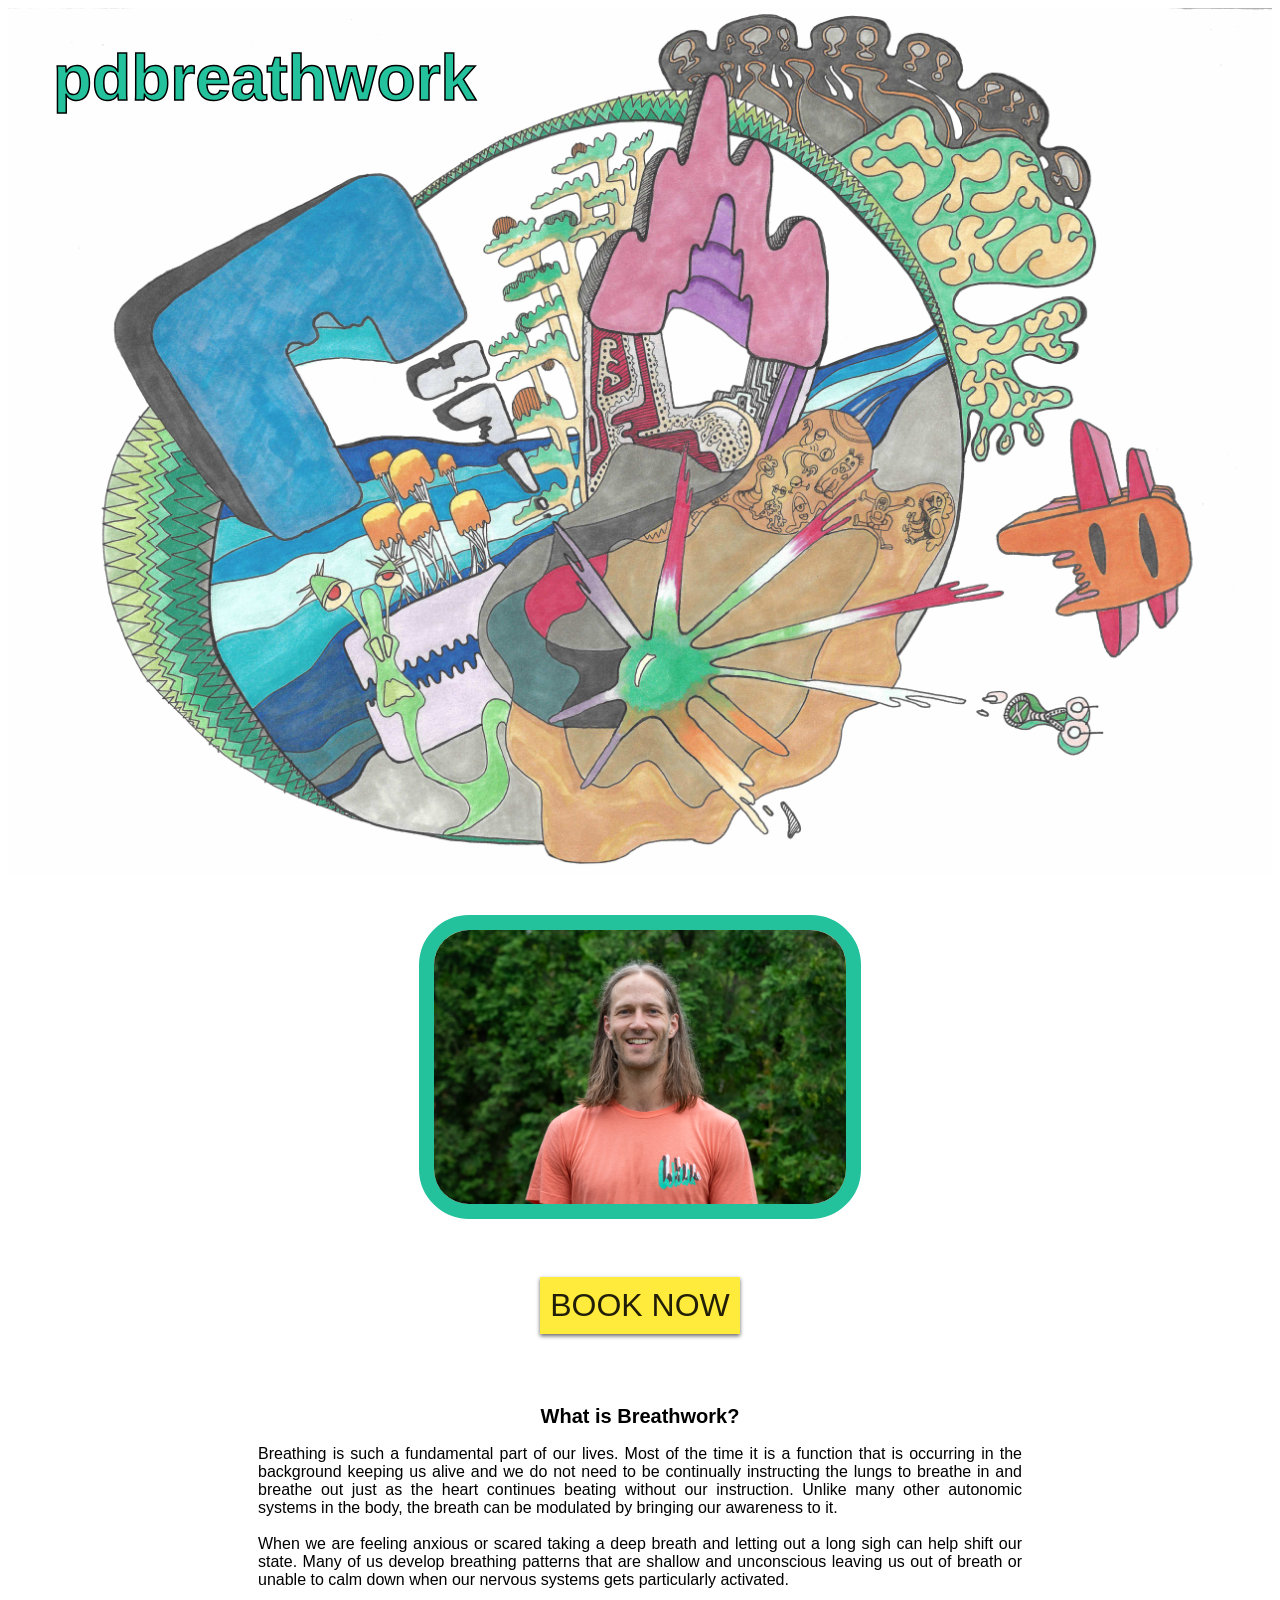
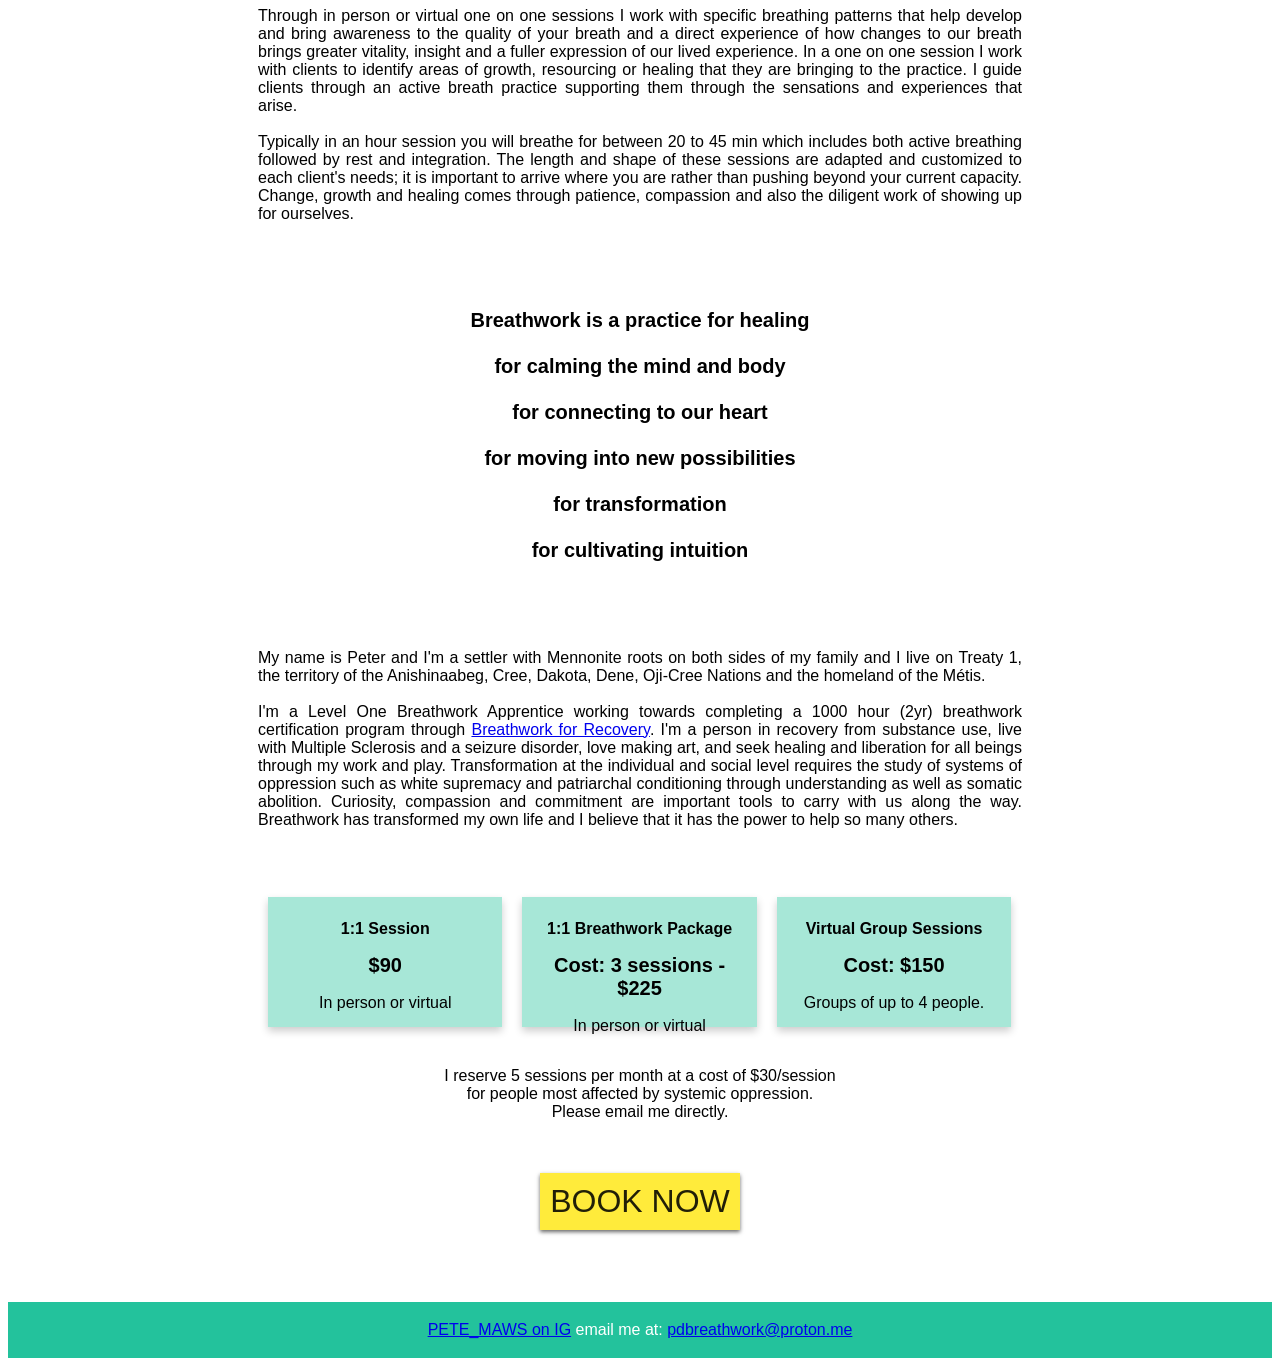
==== commit 37350d83: "Update index.html" ====
--- a/index.html
+++ b/index.html
@@ -12,7 +12,7 @@
 .container {
   position: relative;
   text-align: center;
-  color: rgb(35, 194, 156); 
+  color: #23c29c; 
   font-size:100%;
   font-weight: bolder;
   font-stretch: semi-condensed;
@@ -346,782 +346,8 @@
     </div>
     <br><br><br><br>
 
-
-
-    <!-- Mailerlite embedded newsletter form -->
-    <style type="text/css">@import url("https://assets.mlcdn.com/fonts.css?version=1741253");</style>
-    <style type="text/css">
-    /* LOADER */
-    .ml-form-embedSubmitLoad {
-      display: inline-block;
-      width: 20px;
-      height: 20px;
-    }
-
-    .g-recaptcha {
-    transform: scale(1);
-    -webkit-transform: scale(1);
-    transform-origin: 0 0;
-    -webkit-transform-origin: 0 0;
-    height: ;
-    }
-
-    .sr-only {
-      position: absolute;
-      width: 1px;
-      height: 1px;
-      padding: 0;
-      margin: -1px;
-      overflow: hidden;
-      clip: rect(0,0,0,0);
-      border: 0;
-    }
-
-    .ml-form-embedSubmitLoad:after {
-      content: " ";
-      display: block;
-      width: 11px;
-      height: 11px;
-      margin: 1px;
-      border-radius: 50%;
-      border: 4px solid #fff;
-    border-color: #ffffff #ffffff #ffffff transparent;
-    animation: ml-form-embedSubmitLoad 1.2s linear infinite;
-    }
-    @keyframes ml-form-embedSubmitLoad {
-      0% {
-      transform: rotate(0deg);
-      }
-      100% {
-      transform: rotate(360deg);
-      }
-    }
-      #mlb2-23580003.ml-form-embedContainer {
-        box-sizing: border-box;
-        display: table;
-        margin: 0 auto;
-        position: static;
-        width: 100% !important;
-      }
-      #mlb2-23580003.ml-form-embedContainer h4,
-      #mlb2-23580003.ml-form-embedContainer p,
-      #mlb2-23580003.ml-form-embedContainer span,
-      #mlb2-23580003.ml-form-embedContainer button {
-        text-transform: none !important;
-        letter-spacing: normal !important;
-      }
-      #mlb2-23580003.ml-form-embedContainer .ml-form-embedWrapper {
-        background-color: #f6f6f6;
-        
-        border-width: 0px;
-        border-color: transparent;
-        border-radius: 4px;
-        border-style: solid;
-        box-sizing: border-box;
-        display: inline-block !important;
-        margin: 0;
-        padding: 0;
-        position: relative;
-              }
-      #mlb2-23580003.ml-form-embedContainer .ml-form-embedWrapper.embedPopup,
-      #mlb2-23580003.ml-form-embedContainer .ml-form-embedWrapper.embedDefault { width: 400px; }
-      #mlb2-23580003.ml-form-embedContainer .ml-form-embedWrapper.embedForm { max-width: 400px; width: 100%; }
-      #mlb2-23580003.ml-form-embedContainer .ml-form-align-left { text-align: left; }
-      #mlb2-23580003.ml-form-embedContainer .ml-form-align-center { text-align: center; }
-      #mlb2-23580003.ml-form-embedContainer .ml-form-align-default { display: table-cell !important; vertical-align: middle !important; text-align: center !important; }
-      #mlb2-23580003.ml-form-embedContainer .ml-form-align-right { text-align: right; }
-      #mlb2-23580003.ml-form-embedContainer .ml-form-embedWrapper .ml-form-embedHeader img {
-        border-top-left-radius: 4px;
-        border-top-right-radius: 4px;
-        height: auto;
-        margin: 0 auto !important;
-        max-width: 100%;
-        width: undefinedpx;
-      }
-      #mlb2-23580003.ml-form-embedContainer .ml-form-embedWrapper .ml-form-embedBody,
-      #mlb2-23580003.ml-form-embedContainer .ml-form-embedWrapper .ml-form-successBody {
-        padding: 20px 20px 0 20px;
-      }
-      #mlb2-23580003.ml-form-embedContainer .ml-form-embedWrapper .ml-form-embedBody.ml-form-embedBodyHorizontal {
-        padding-bottom: 0;
-      }
-      #mlb2-23580003.ml-form-embedContainer .ml-form-embedWrapper .ml-form-embedBody .ml-form-embedContent,
-      #mlb2-23580003.ml-form-embedContainer .ml-form-embedWrapper .ml-form-successBody .ml-form-successContent {
-        text-align: left;
-        margin: 0 0 20px 0;
-      }
-      #mlb2-23580003.ml-form-embedContainer .ml-form-embedWrapper .ml-form-embedBody .ml-form-embedContent h4,
-      #mlb2-23580003.ml-form-embedContainer .ml-form-embedWrapper .ml-form-successBody .ml-form-successContent h4 {
-        color: #000000;
-        font-family: 'Open Sans', Arial, Helvetica, sans-serif;
-        font-size: 30px;
-        font-weight: 400;
-        margin: 0 0 10px 0;
-        text-align: left;
-        word-break: break-word;
-      }
-      #mlb2-23580003.ml-form-embedContainer .ml-form-embedWrapper .ml-form-embedBody .ml-form-embedContent p,
-      #mlb2-23580003.ml-form-embedContainer .ml-form-embedWrapper .ml-form-successBody .ml-form-successContent p {
-        color: #000000;
-        font-family: 'Open Sans', Arial, Helvetica, sans-serif;
-        font-size: 14px;
-        font-weight: 400;
-        line-height: 20px;
-        margin: 0 0 10px 0;
-        text-align: left;
-      }
-      #mlb2-23580003.ml-form-embedContainer .ml-form-embedWrapper .ml-form-embedBody .ml-form-embedContent ul,
-      #mlb2-23580003.ml-form-embedContainer .ml-form-embedWrapper .ml-form-embedBody .ml-form-embedContent ol,
-      #mlb2-23580003.ml-form-embedContainer .ml-form-embedWrapper .ml-form-successBody .ml-form-successContent ul,
-      #mlb2-23580003.ml-form-embedContainer .ml-form-embedWrapper .ml-form-successBody .ml-form-successContent ol {
-        color: #000000;
-        font-family: 'Open Sans', Arial, Helvetica, sans-serif;
-        font-size: 14px;
-      }
-      #mlb2-23580003.ml-form-embedContainer .ml-form-embedWrapper .ml-form-embedBody .ml-form-embedContent ol ol,
-      #mlb2-23580003.ml-form-embedContainer .ml-form-embedWrapper .ml-form-successBody .ml-form-successContent ol ol {
-        list-style-type: lower-alpha;
-      }
-      #mlb2-23580003.ml-form-embedContainer .ml-form-embedWrapper .ml-form-embedBody .ml-form-embedContent ol ol ol,
-      #mlb2-23580003.ml-form-embedContainer .ml-form-embedWrapper .ml-form-successBody .ml-form-successContent ol ol ol {
-        list-style-type: lower-roman;
-      }
-      #mlb2-23580003.ml-form-embedContainer .ml-form-embedWrapper .ml-form-embedBody .ml-form-embedContent p a,
-      #mlb2-23580003.ml-form-embedContainer .ml-form-embedWrapper .ml-form-successBody .ml-form-successContent p a {
-        color: #000000;
-        text-decoration: underline;
-      }
-
-      #mlb2-23580003.ml-form-embedContainer .ml-form-embedWrapper .ml-block-form .ml-field-group {
-        text-align: left!important;
-      }
-
-      #mlb2-23580003.ml-form-embedContainer .ml-form-embedWrapper .ml-block-form .ml-field-group label {
-        margin-bottom: 5px;
-        color: #333333;
-        font-size: 14px;
-        font-family: 'Open Sans', Arial, Helvetica, sans-serif;
-        font-weight: bold; font-style: normal; text-decoration: none;;
-        display: inline-block;
-        line-height: 20px;
-      }
-      #mlb2-23580003.ml-form-embedContainer .ml-form-embedWrapper .ml-form-embedBody .ml-form-embedContent p:last-child,
-      #mlb2-23580003.ml-form-embedContainer .ml-form-embedWrapper .ml-form-successBody .ml-form-successContent p:last-child {
-        margin: 0;
-      }
-      #mlb2-23580003.ml-form-embedContainer .ml-form-embedWrapper .ml-form-embedBody form {
-        margin: 0;
-        width: 100%;
-      }
-      #mlb2-23580003.ml-form-embedContainer .ml-form-embedWrapper .ml-form-embedBody .ml-form-formContent,
-      #mlb2-23580003.ml-form-embedContainer .ml-form-embedWrapper .ml-form-embedBody .ml-form-checkboxRow {
-        margin: 0 0 20px 0;
-        width: 100%;
-      }
-      #mlb2-23580003.ml-form-embedContainer .ml-form-embedWrapper .ml-form-embedBody .ml-form-checkboxRow {
-        float: left;
-      }
-      #mlb2-23580003.ml-form-embedContainer .ml-form-embedWrapper .ml-form-embedBody .ml-form-formContent.horozintalForm {
-        margin: 0;
-        padding: 0 0 20px 0;
-        width: 100%;
-        height: auto;
-        float: left;
-      }
-      #mlb2-23580003.ml-form-embedContainer .ml-form-embedWrapper .ml-form-embedBody .ml-form-fieldRow {
-        margin: 0 0 10px 0;
-        width: 100%;
-      }
-      #mlb2-23580003.ml-form-embedContainer .ml-form-embedWrapper .ml-form-embedBody .ml-form-fieldRow.ml-last-item {
-        margin: 0;
-      }
-      #mlb2-23580003.ml-form-embedContainer .ml-form-embedWrapper .ml-form-embedBody .ml-form-fieldRow.ml-formfieldHorizintal {
-        margin: 0;
-      }
-      #mlb2-23580003.ml-form-embedContainer .ml-form-embedWrapper .ml-form-embedBody .ml-form-fieldRow input {
-        background-color: #ffffff !important;
-        color: #333333 !important;
-        border-color: #cccccc;
-        border-radius: 4px !important;
-        border-style: solid !important;
-        border-width: 1px !important;
-        font-family: 'Open Sans', Arial, Helvetica, sans-serif;
-        font-size: 14px !important;
-        height: auto;
-        line-height: 21px !important;
-        margin-bottom: 0;
-        margin-top: 0;
-        margin-left: 0;
-        margin-right: 0;
-        padding: 10px 10px !important;
-        width: 100% !important;
-        box-sizing: border-box !important;
-        max-width: 100% !important;
-      }
-      #mlb2-23580003.ml-form-embedContainer .ml-form-embedWrapper .ml-form-embedBody .ml-form-fieldRow input::-webkit-input-placeholder,
-      #mlb2-23580003.ml-form-embedContainer .ml-form-embedWrapper .ml-form-embedBody .ml-form-horizontalRow input::-webkit-input-placeholder { color: #333333; }
-
-      #mlb2-23580003.ml-form-embedContainer .ml-form-embedWrapper .ml-form-embedBody .ml-form-fieldRow input::-moz-placeholder,
-      #mlb2-23580003.ml-form-embedContainer .ml-form-embedWrapper .ml-form-embedBody .ml-form-horizontalRow input::-moz-placeholder { color: #333333; }
-
-      #mlb2-23580003.ml-form-embedContainer .ml-form-embedWrapper .ml-form-embedBody .ml-form-fieldRow input:-ms-input-placeholder,
-      #mlb2-23580003.ml-form-embedContainer .ml-form-embedWrapper .ml-form-embedBody .ml-form-horizontalRow input:-ms-input-placeholder { color: #333333; }
-
-      #mlb2-23580003.ml-form-embedContainer .ml-form-embedWrapper .ml-form-embedBody .ml-form-fieldRow input:-moz-placeholder,
-      #mlb2-23580003.ml-form-embedContainer .ml-form-embedWrapper .ml-form-embedBody .ml-form-horizontalRow input:-moz-placeholder { color: #333333; }
-
-      #mlb2-23580003.ml-form-embedContainer .ml-form-embedWrapper .ml-form-embedBody .ml-form-fieldRow textarea, #mlb2-23580003.ml-form-embedContainer .ml-form-embedWrapper .ml-form-embedBody .ml-form-horizontalRow textarea {
-        background-color: #ffffff !important;
-        color: #333333 !important;
-        border-color: #cccccc;
-        border-radius: 4px !important;
-        border-style: solid !important;
-        border-width: 1px !important;
-        font-family: 'Open Sans', Arial, Helvetica, sans-serif;
-        font-size: 14px !important;
-        height: auto;
-        line-height: 21px !important;
-        margin-bottom: 0;
-        margin-top: 0;
-        padding: 10px 10px !important;
-        width: 100% !important;
-        box-sizing: border-box !important;
-        max-width: 100% !important;
-      }
-
-      #mlb2-23580003.ml-form-embedContainer .ml-form-embedWrapper .ml-form-embedBody .ml-form-fieldRow .custom-radio .custom-control-label::before, #mlb2-23580003.ml-form-embedContainer .ml-form-embedWrapper .ml-form-embedBody .ml-form-horizontalRow .custom-radio .custom-control-label::before, #mlb2-23580003.ml-form-embedContainer .ml-form-embedWrapper .ml-form-embedBody .ml-form-fieldRow .custom-checkbox .custom-control-label::before, #mlb2-23580003.ml-form-embedContainer .ml-form-embedWrapper .ml-form-embedBody .ml-form-horizontalRow .custom-checkbox .custom-control-label::before, #mlb2-23580003.ml-form-embedContainer .ml-form-embedWrapper .ml-form-embedBody .ml-form-embedPermissions .ml-form-embedPermissionsOptionsCheckbox .label-description::before, #mlb2-23580003.ml-form-embedContainer .ml-form-embedWrapper .ml-form-embedBody .ml-form-interestGroupsRow .ml-form-interestGroupsRowCheckbox .label-description::before, #mlb2-23580003.ml-form-embedContainer .ml-form-embedWrapper .ml-form-embedBody .ml-form-checkboxRow .label-description::before {
-          border-color: #cccccc!important;
-          background-color: #ffffff!important;
-      }
-
-      #mlb2-23580003.ml-form-embedContainer .ml-form-embedWrapper .ml-form-embedBody .ml-form-fieldRow input.custom-control-input[type="checkbox"]{
-        box-sizing: border-box;
-        padding: 0;
-        position: absolute;
-        z-index: -1;
-        opacity: 0;
-        margin-top: 5px;
-        margin-left: -1.5rem;
-        overflow: visible;
-      }
-
-      #mlb2-23580003.ml-form-embedContainer .ml-form-embedWrapper .ml-form-embedBody .ml-form-fieldRow .custom-checkbox .custom-control-label::before, #mlb2-23580003.ml-form-embedContainer .ml-form-embedWrapper .ml-form-embedBody .ml-form-horizontalRow .custom-checkbox .custom-control-label::before, #mlb2-23580003.ml-form-embedContainer .ml-form-embedWrapper .ml-form-embedBody .ml-form-embedPermissions .ml-form-embedPermissionsOptionsCheckbox .label-description::before, #mlb2-23580003.ml-form-embedContainer .ml-form-embedWrapper .ml-form-embedBody .ml-form-interestGroupsRow .ml-form-interestGroupsRowCheckbox .label-description::before, #mlb2-23580003.ml-form-embedContainer .ml-form-embedWrapper .ml-form-embedBody .ml-form-checkboxRow .label-description::before {
-        border-radius: 4px!important;
-      }
-
-
-      #mlb2-23580003.ml-form-embedContainer .ml-form-embedWrapper .ml-form-embedBody .ml-form-checkboxRow input[type=checkbox]:checked~.label-description::after, #mlb2-23580003.ml-form-embedContainer .ml-form-embedWrapper .ml-form-embedBody .ml-form-embedPermissions .ml-form-embedPermissionsOptionsCheckbox input[type=checkbox]:checked~.label-description::after, #mlb2-23580003.ml-form-embedContainer .ml-form-embedWrapper .ml-form-embedBody .ml-form-fieldRow .custom-checkbox .custom-control-input:checked~.custom-control-label::after, #mlb2-23580003.ml-form-embedContainer .ml-form-embedWrapper .ml-form-embedBody .ml-form-horizontalRow .custom-checkbox .custom-control-input:checked~.custom-control-label::after, #mlb2-23580003.ml-form-embedContainer .ml-form-embedWrapper .ml-form-embedBody .ml-form-interestGroupsRow .ml-form-interestGroupsRowCheckbox input[type=checkbox]:checked~.label-description::after {
-        background-image: url("data:image/svg+xml,%3csvg xmlns='http://www.w3.org/2000/svg' viewBox='0 0 8 8'%3e%3cpath fill='%23fff' d='M6.564.75l-3.59 3.612-1.538-1.55L0 4.26 2.974 7.25 8 2.193z'/%3e%3c/svg%3e");
-      }
-
-      #mlb2-23580003.ml-form-embedContainer .ml-form-embedWrapper .ml-form-embedBody .ml-form-fieldRow .custom-radio .custom-control-input:checked~.custom-control-label::after, #mlb2-23580003.ml-form-embedContainer .ml-form-embedWrapper .ml-form-embedBody .ml-form-fieldRow .custom-radio .custom-control-input:checked~.custom-control-label::after {
-        background-image: url("data:image/svg+xml,%3csvg xmlns='http://www.w3.org/2000/svg' viewBox='-4 -4 8 8'%3e%3ccircle r='3' fill='%23fff'/%3e%3c/svg%3e");
-      }
-
-      #mlb2-23580003.ml-form-embedContainer .ml-form-embedWrapper .ml-form-embedBody .ml-form-fieldRow .custom-radio .custom-control-input:checked~.custom-control-label::before, #mlb2-23580003.ml-form-embedContainer .ml-form-embedWrapper .ml-form-embedBody .ml-form-horizontalRow .custom-radio .custom-control-input:checked~.custom-control-label::before, #mlb2-23580003.ml-form-embedContainer .ml-form-embedWrapper .ml-form-embedBody .ml-form-fieldRow .custom-checkbox .custom-control-input:checked~.custom-control-label::before, #mlb2-23580003.ml-form-embedContainer .ml-form-embedWrapper .ml-form-embedBody .ml-form-horizontalRow .custom-checkbox .custom-control-input:checked~.custom-control-label::before, #mlb2-23580003.ml-form-embedContainer .ml-form-embedWrapper .ml-form-embedBody .ml-form-embedPermissions .ml-form-embedPermissionsOptionsCheckbox input[type=checkbox]:checked~.label-description::before, #mlb2-23580003.ml-form-embedContainer .ml-form-embedWrapper .ml-form-embedBody .ml-form-interestGroupsRow .ml-form-interestGroupsRowCheckbox input[type=checkbox]:checked~.label-description::before, #mlb2-23580003.ml-form-embedContainer .ml-form-embedWrapper .ml-form-embedBody .ml-form-checkboxRow input[type=checkbox]:checked~.label-description::before  {
-          border-color: #000000!important;
-          background-color: #000000!important;
-      }
-
-      #mlb2-23580003.ml-form-embedContainer .ml-form-embedWrapper .ml-form-embedBody .ml-form-fieldRow .custom-radio .custom-control-label::before, #mlb2-23580003.ml-form-embedContainer .ml-form-embedWrapper .ml-form-embedBody .ml-form-horizontalRow .custom-radio .custom-control-label::before, #mlb2-23580003.ml-form-embedContainer .ml-form-embedWrapper .ml-form-embedBody .ml-form-fieldRow .custom-radio .custom-control-label::after, #mlb2-23580003.ml-form-embedContainer .ml-form-embedWrapper .ml-form-embedBody .ml-form-horizontalRow .custom-radio .custom-control-label::after, #mlb2-23580003.ml-form-embedContainer .ml-form-embedWrapper .ml-form-embedBody .ml-form-fieldRow .custom-checkbox .custom-control-label::before, #mlb2-23580003.ml-form-embedContainer .ml-form-embedWrapper .ml-form-embedBody .ml-form-fieldRow .custom-checkbox .custom-control-label::after, #mlb2-23580003.ml-form-embedContainer .ml-form-embedWrapper .ml-form-embedBody .ml-form-horizontalRow .custom-checkbox .custom-control-label::before, #mlb2-23580003.ml-form-embedContainer .ml-form-embedWrapper .ml-form-embedBody .ml-form-horizontalRow .custom-checkbox .custom-control-label::after {
-           top: 2px;
-           box-sizing: border-box;
-      }
-
-      #mlb2-23580003.ml-form-embedContainer .ml-form-embedWrapper .ml-form-embedBody .ml-form-embedPermissions .ml-form-embedPermissionsOptionsCheckbox .label-description::before, #mlb2-23580003.ml-form-embedContainer .ml-form-embedWrapper .ml-form-embedBody .ml-form-embedPermissions .ml-form-embedPermissionsOptionsCheckbox .label-description::after, #mlb2-23580003.ml-form-embedContainer .ml-form-embedWrapper .ml-form-embedBody .ml-form-checkboxRow .label-description::before, #mlb2-23580003.ml-form-embedContainer .ml-form-embedWrapper .ml-form-embedBody .ml-form-checkboxRow .label-description::after {
-           top: 0px!important;
-           box-sizing: border-box!important;
-      }
-
-      #mlb2-23580003.ml-form-embedContainer .ml-form-embedWrapper .ml-form-embedBody .ml-form-checkboxRow .label-description::before, #mlb2-23580003.ml-form-embedContainer .ml-form-embedWrapper .ml-form-embedBody .ml-form-checkboxRow .label-description::after {
-        top: 0px!important;
-           box-sizing: border-box!important;
-      }
-
-       #mlb2-23580003.ml-form-embedContainer .ml-form-embedWrapper .ml-form-embedBody .ml-form-interestGroupsRow .ml-form-interestGroupsRowCheckbox .label-description::after {
-            top: 0px!important;
-            box-sizing: border-box!important;
-            position: absolute;
-            left: -1.5rem;
-            display: block;
-            width: 1rem;
-            height: 1rem;
-            content: "";
-       }
-
-      #mlb2-23580003.ml-form-embedContainer .ml-form-embedWrapper .ml-form-embedBody .ml-form-interestGroupsRow .ml-form-interestGroupsRowCheckbox .label-description::before {
-        top: 0px!important;
-        box-sizing: border-box!important;
-      }
-
-      #mlb2-23580003.ml-form-embedContainer .ml-form-embedWrapper .ml-form-embedBody .custom-control-label::before {
-          position: absolute;
-          top: 4px;
-          left: -1.5rem;
-          display: block;
-          width: 16px;
-          height: 16px;
-          pointer-events: none;
-          content: "";
-          background-color: #ffffff;
-          border: #adb5bd solid 1px;
-          border-radius: 50%;
-      }
-
-      #mlb2-23580003.ml-form-embedContainer .ml-form-embedWrapper .ml-form-embedBody .custom-control-label::after {
-          position: absolute;
-          top: 2px!important;
-          left: -1.5rem;
-          display: block;
-          width: 1rem;
-          height: 1rem;
-          content: "";
-      }
-
-      #mlb2-23580003.ml-form-embedContainer .ml-form-embedWrapper .ml-form-embedBody .ml-form-embedPermissions .ml-form-embedPermissionsOptionsCheckbox .label-description::before, #mlb2-23580003.ml-form-embedContainer .ml-form-embedWrapper .ml-form-embedBody .ml-form-interestGroupsRow .ml-form-interestGroupsRowCheckbox .label-description::before, #mlb2-23580003.ml-form-embedContainer .ml-form-embedWrapper .ml-form-embedBody .ml-form-checkboxRow .label-description::before {
-          position: absolute;
-          top: 4px;
-          left: -1.5rem;
-          display: block;
-          width: 16px;
-          height: 16px;
-          pointer-events: none;
-          content: "";
-          background-color: #ffffff;
-          border: #adb5bd solid 1px;
-          border-radius: 50%;
-      }
-
-      #mlb2-23580003.ml-form-embedContainer .ml-form-embedWrapper .ml-form-embedBody .ml-form-embedPermissions .ml-form-embedPermissionsOptionsCheckbox .label-description::after {
-          position: absolute;
-          top: 0px!important;
-          left: -1.5rem;
-          display: block;
-          width: 1rem;
-          height: 1rem;
-          content: "";
-      }
-
-      #mlb2-23580003.ml-form-embedContainer .ml-form-embedWrapper .ml-form-embedBody .ml-form-checkboxRow .label-description::after {
-          position: absolute;
-          top: 0px!important;
-          left: -1.5rem;
-          display: block;
-          width: 1rem;
-          height: 1rem;
-          content: "";
-      }
-
-      #mlb2-23580003.ml-form-embedContainer .ml-form-embedWrapper .ml-form-embedBody .custom-radio .custom-control-label::after {
-          background: no-repeat 50%/50% 50%;
-      }
-      #mlb2-23580003.ml-form-embedContainer .ml-form-embedWrapper .ml-form-embedBody .custom-checkbox .custom-control-label::after, #mlb2-23580003.ml-form-embedContainer .ml-form-embedWrapper .ml-form-embedBody .ml-form-embedPermissions .ml-form-embedPermissionsOptionsCheckbox .label-description::after, #mlb2-23580003.ml-form-embedContainer .ml-form-embedWrapper .ml-form-embedBody .ml-form-interestGroupsRow .ml-form-interestGroupsRowCheckbox .label-description::after, #mlb2-23580003.ml-form-embedContainer .ml-form-embedWrapper .ml-form-embedBody .ml-form-checkboxRow .label-description::after {
-          background: no-repeat 50%/50% 50%;
-      }
-
-      #mlb2-23580003.ml-form-embedContainer .ml-form-embedWrapper .ml-form-embedBody .ml-form-fieldRow .custom-control, #mlb2-23580003.ml-form-embedContainer .ml-form-embedWrapper .ml-form-embedBody .ml-form-horizontalRow .custom-control {
-        position: relative;
-        display: block;
-        min-height: 1.5rem;
-        padding-left: 1.5rem;
-      }
-
-      #mlb2-23580003.ml-form-embedContainer .ml-form-embedWrapper .ml-form-embedBody .ml-form-fieldRow .custom-radio .custom-control-input, #mlb2-23580003.ml-form-embedContainer .ml-form-embedWrapper .ml-form-embedBody .ml-form-horizontalRow .custom-radio .custom-control-input, #mlb2-23580003.ml-form-embedContainer .ml-form-embedWrapper .ml-form-embedBody .ml-form-fieldRow .custom-checkbox .custom-control-input, #mlb2-23580003.ml-form-embedContainer .ml-form-embedWrapper .ml-form-embedBody .ml-form-horizontalRow .custom-checkbox .custom-control-input {
-          position: absolute;
-          z-index: -1;
-          opacity: 0;
-          box-sizing: border-box;
-          padding: 0;
-      }
-
-      #mlb2-23580003.ml-form-embedContainer .ml-form-embedWrapper .ml-form-embedBody .ml-form-fieldRow .custom-radio .custom-control-label, #mlb2-23580003.ml-form-embedContainer .ml-form-embedWrapper .ml-form-embedBody .ml-form-horizontalRow .custom-radio .custom-control-label, #mlb2-23580003.ml-form-embedContainer .ml-form-embedWrapper .ml-form-embedBody .ml-form-fieldRow .custom-checkbox .custom-control-label, #mlb2-23580003.ml-form-embedContainer .ml-form-embedWrapper .ml-form-embedBody .ml-form-horizontalRow .custom-checkbox .custom-control-label {
-          color: #000000;
-          font-size: 12px!important;
-          font-family: 'Open Sans', Arial, Helvetica, sans-serif;
-          line-height: 22px;
-          margin-bottom: 0;
-          position: relative;
-          vertical-align: top;
-          font-style: normal;
-          font-weight: 700;
-      }
-
-      #mlb2-23580003.ml-form-embedContainer .ml-form-embedWrapper .ml-form-embedBody .ml-form-fieldRow .custom-select, #mlb2-23580003.ml-form-embedContainer .ml-form-embedWrapper .ml-form-embedBody .ml-form-horizontalRow .custom-select {
-        background-color: #ffffff !important;
-        color: #333333 !important;
-        border-color: #cccccc;
-        border-radius: 4px !important;
-        border-style: solid !important;
-        border-width: 1px !important;
-        font-family: 'Open Sans', Arial, Helvetica, sans-serif;
-        font-size: 14px !important;
-        line-height: 20px !important;
-        margin-bottom: 0;
-        margin-top: 0;
-        padding: 10px 28px 10px 12px !important;
-        width: 100% !important;
-        box-sizing: border-box !important;
-        max-width: 100% !important;
-        height: auto;
-        display: inline-block;
-        vertical-align: middle;
-        background: url('https://assets.mlcdn.com/ml/images/default/dropdown.svg') no-repeat right .75rem center/8px 10px;
-        -webkit-appearance: none;
-        -moz-appearance: none;
-        appearance: none;
-      }
-
-
-      #mlb2-23580003.ml-form-embedContainer .ml-form-embedWrapper .ml-form-embedBody .ml-form-horizontalRow {
-        height: auto;
-        width: 100%;
-        float: left;
-      }
-      .ml-form-formContent.horozintalForm .ml-form-horizontalRow .ml-input-horizontal { width: 70%; float: left; }
-      .ml-form-formContent.horozintalForm .ml-form-horizontalRow .ml-button-horizontal { width: 30%; float: left; }
-      .ml-form-formContent.horozintalForm .ml-form-horizontalRow .ml-button-horizontal.labelsOn { padding-top: 25px;  }
-      .ml-form-formContent.horozintalForm .ml-form-horizontalRow .horizontal-fields { box-sizing: border-box; float: left; padding-right: 10px;  }
-      #mlb2-23580003.ml-form-embedContainer .ml-form-embedWrapper .ml-form-embedBody .ml-form-horizontalRow input {
-        background-color: #ffffff;
-        color: #333333;
-        border-color: #cccccc;
-        border-radius: 4px;
-        border-style: solid;
-        border-width: 1px;
-        font-family: 'Open Sans', Arial, Helvetica, sans-serif;
-        font-size: 14px;
-        line-height: 20px;
-        margin-bottom: 0;
-        margin-top: 0;
-        padding: 10px 10px;
-        width: 100%;
-        box-sizing: border-box;
-        overflow-y: initial;
-      }
-      #mlb2-23580003.ml-form-embedContainer .ml-form-embedWrapper .ml-form-embedBody .ml-form-horizontalRow button {
-        background-color: #000000 !important;
-        border-color: #000000;
-        border-style: solid;
-        border-width: 1px;
-        border-radius: 4px;
-        box-shadow: none;
-        color: #ffffff !important;
-        cursor: pointer;
-        font-family: 'Open Sans', Arial, Helvetica, sans-serif;
-        font-size: 14px !important;
-        font-weight: 700;
-        line-height: 20px;
-        margin: 0 !important;
-        padding: 10px !important;
-        width: 100%;
-        height: auto;
-      }
-      #mlb2-23580003.ml-form-embedContainer .ml-form-embedWrapper .ml-form-embedBody .ml-form-horizontalRow button:hover {
-        background-color: #f4ff9d !important;
-        border-color: #f4ff9d !important;
-      }
-      #mlb2-23580003.ml-form-embedContainer .ml-form-embedWrapper .ml-form-embedBody .ml-form-checkboxRow input[type="checkbox"] {
-        box-sizing: border-box;
-        padding: 0;
-        position: absolute;
-        z-index: -1;
-        opacity: 0;
-        margin-top: 5px;
-        margin-left: -1.5rem;
-        overflow: visible;
-      }
-      #mlb2-23580003.ml-form-embedContainer .ml-form-embedWrapper .ml-form-embedBody .ml-form-checkboxRow .label-description {
-        color: #000000;
-        display: block;
-        font-family: 'Open Sans', Arial, Helvetica, sans-serif;
-        font-size: 12px;
-        text-align: left;
-        margin-bottom: 0;
-        position: relative;
-        vertical-align: top;
-      }
-      #mlb2-23580003.ml-form-embedContainer .ml-form-embedWrapper .ml-form-embedBody .ml-form-checkboxRow label {
-        font-weight: normal;
-        margin: 0;
-        padding: 0;
-        position: relative;
-        display: block;
-        min-height: 24px;
-        padding-left: 24px;
-
-      }
-      #mlb2-23580003.ml-form-embedContainer .ml-form-embedWrapper .ml-form-embedBody .ml-form-checkboxRow label a {
-        color: #000000;
-        text-decoration: underline;
-      }
-      #mlb2-23580003.ml-form-embedContainer .ml-form-embedWrapper .ml-form-embedBody .ml-form-checkboxRow label p {
-        color: #000000 !important;
-        font-family: 'Open Sans', Arial, Helvetica, sans-serif !important;
-        font-size: 12px !important;
-        font-weight: normal !important;
-        line-height: 18px !important;
-        padding: 0 !important;
-        margin: 0 5px 0 0 !important;
-      }
-      #mlb2-23580003.ml-form-embedContainer .ml-form-embedWrapper .ml-form-embedBody .ml-form-checkboxRow label p:last-child {
-        margin: 0;
-      }
-      #mlb2-23580003.ml-form-embedContainer .ml-form-embedWrapper .ml-form-embedBody .ml-form-embedSubmit {
-        margin: 0 0 20px 0;
-        float: left;
-        width: 100%;
-      }
-      #mlb2-23580003.ml-form-embedContainer .ml-form-embedWrapper .ml-form-embedBody .ml-form-embedSubmit button {
-        background-color: #000000 !important;
-        border: none !important;
-        border-radius: 4px !important;
-        box-shadow: none !important;
-        color: #ffffff !important;
-        cursor: pointer;
-        font-family: 'Open Sans', Arial, Helvetica, sans-serif !important;
-        font-size: 14px !important;
-        font-weight: 700 !important;
-        line-height: 21px !important;
-        height: auto;
-        padding: 10px !important;
-        width: 100% !important;
-        box-sizing: border-box !important;
-      }
-      #mlb2-23580003.ml-form-embedContainer .ml-form-embedWrapper .ml-form-embedBody .ml-form-embedSubmit button.loading {
-        display: none;
-      }
-      #mlb2-23580003.ml-form-embedContainer .ml-form-embedWrapper .ml-form-embedBody .ml-form-embedSubmit button:hover {
-        background-color: #f4ff9d !important;
-      }
-      .ml-subscribe-close {
-        width: 30px;
-        height: 30px;
-        background: url('https://assets.mlcdn.com/ml/images/default/modal_close.png') no-repeat;
-        background-size: 30px;
-        cursor: pointer;
-        margin-top: -10px;
-        margin-right: -10px;
-        position: absolute;
-        top: 0;
-        right: 0;
-      }
-      .ml-error input, .ml-error textarea, .ml-error select {
-        border-color: red!important;
-      }
-
-      .ml-error .custom-checkbox-radio-list {
-        border: 1px solid red !important;
-        border-radius: 4px;
-        padding: 10px;
-      }
-
-      .ml-error .label-description,
-      .ml-error .label-description p,
-      .ml-error .label-description p a,
-      .ml-error label:first-child {
-        color: #ff0000 !important;
-      }
-
-      #mlb2-23580003.ml-form-embedContainer .ml-form-embedWrapper .ml-form-embedBody .ml-form-checkboxRow.ml-error .label-description p,
-      #mlb2-23580003.ml-form-embedContainer .ml-form-embedWrapper .ml-form-embedBody .ml-form-checkboxRow.ml-error .label-description p:first-letter {
-        color: #ff0000 !important;
-      }
-            @media only screen and (max-width: 400px){
-
-        .ml-form-embedWrapper.embedDefault, .ml-form-embedWrapper.embedPopup { width: 100%!important; }
-        .ml-form-formContent.horozintalForm { float: left!important; }
-        .ml-form-formContent.horozintalForm .ml-form-horizontalRow { height: auto!important; width: 100%!important; float: left!important; }
-        .ml-form-formContent.horozintalForm .ml-form-horizontalRow .ml-input-horizontal { width: 100%!important; }
-        .ml-form-formContent.horozintalForm .ml-form-horizontalRow .ml-input-horizontal > div { padding-right: 0px!important; padding-bottom: 10px; }
-        .ml-form-formContent.horozintalForm .ml-button-horizontal { width: 100%!important; }
-        .ml-form-formContent.horozintalForm .ml-button-horizontal.labelsOn { padding-top: 0px!important; }
-
-      }
-    </style>
-      
-    <div id="mlb2-23580003" class="ml-form-embedContainer ml-subscribe-form ml-subscribe-form-23580003">
-      <div class="ml-form-align-center ">
-        <div class="ml-form-embedWrapper embedForm">
-
-          
-          
-
-          <div class="ml-form-embedBody ml-form-embedBodyDefault row-form">
-
-            <div class="ml-form-embedContent" style=" ">
-              
-                <h4>Newsletter</h4>
-                
-                  <p>Signup for news and special offers!</p>
-                
-              
-            </div>
-
-            <form class="ml-block-form" action="https://assets.mailerlite.com/jsonp/1357745/forms/148607980487574711/subscribe" data-code="" method="post" target="_blank">
-              <div class="ml-form-formContent">
-                
-
-                  
-                  <div class="ml-form-fieldRow ">
-                    <div class="ml-field-group ml-field-name">
-
-                      
-
-
-                      <!-- input -->
-                      <input aria-label="name" type="text" class="form-control" data-inputmask="" name="fields[name]" placeholder="Name" autocomplete="given-name">
-                      <!-- /input -->
-
-                      <!-- textarea -->
-                      
-                      <!-- /textarea -->
-
-                      <!-- select -->
-                      
-                      <!-- /select -->
-
-                      <!-- checkboxes -->
-            
-            <!-- /checkboxes -->
-
-                      <!-- radio -->
-                      
-                      <!-- /radio -->
-
-                      <!-- countries -->
-                      
-                      <!-- /countries -->
-
-
-
-
-
-                    </div>
-                  </div><div class="ml-form-fieldRow ">
-                    <div class="ml-field-group ml-field-last_name">
-
-                      
-
-
-                      <!-- input -->
-                      <input aria-label="last_name" type="text" class="form-control" data-inputmask="" name="fields[last_name]" placeholder="Last name" autocomplete="family-name">
-                      <!-- /input -->
-
-                      <!-- textarea -->
-                      
-                      <!-- /textarea -->
-
-                      <!-- select -->
-                      
-                      <!-- /select -->
-
-                      <!-- checkboxes -->
-            
-            <!-- /checkboxes -->
-
-                      <!-- radio -->
-                      
-                      <!-- /radio -->
-
-                      <!-- countries -->
-                      
-                      <!-- /countries -->
-
-
-
-
-
-                    </div>
-                  </div><div class="ml-form-fieldRow ml-last-item">
-                    <div class="ml-field-group ml-field-email ml-validate-email ml-validate-required">
-
-                      
-                      <!-- input -->
-                      <input aria-label="email" aria-required="true" type="email" class="form-control" data-inputmask="" name="fields[email]" placeholder="Email" autocomplete="email">
-                      <!-- /input -->
-
-                      <!-- textarea -->
-                      
-                      <!-- /textarea -->
-
-                      <!-- select -->
-                      
-                      <!-- /select -->
-
-                      <!-- checkboxes -->
-            
-            <!-- /checkboxes -->
-
-                      <!-- radio -->
-                      
-                      <!-- /radio -->
-
-                      <!-- countries -->
-                      
-                      <!-- /countries -->
-
-                    </div>
-                  </div>
-                
-              </div>
-              
-
-              <!-- Privacy policy -->
-              
-              <!-- /Privacy policy -->
-                   
-                         
-              <input type="hidden" name="ml-submit" value="1">
-
-              <div class="ml-form-embedSubmit">
-                
-                  <button type="submit" class="primary">Subscribe</button>
-                
-                <button disabled="disabled" style="display: none;" type="button" class="loading">
-                  <div class="ml-form-embedSubmitLoad"></div>
-                  <span class="sr-only">Loading...</span>
-                </button>
-              </div>
-
-              
-              <input type="hidden" name="anticsrf" value="true">
-            </form>
-          </div>
-
-          <div class="ml-form-successBody row-success" style="display: none">
-
-            <div class="ml-form-successContent">
-              
-                <h4>Thank you!</h4>
-                
-                  <p>You have successfully joined our subscriber list.</p>
-                
-              
-            </div>
-
-          </div>
-        </div>
-      </div>
-    </div>
-
-  
-
-  
-  
-  <script>
-    function ml_webform_success_23580003() {
-      var $ = ml_jQuery || jQuery;
-      $('.ml-subscribe-form-23580003 .row-success').show();
-      $('.ml-subscribe-form-23580003 .row-form').hide();
-    }
-      </script>
-  
-  
-      <script src="https://groot.mailerlite.com/js/w/webforms.min.js?v176e10baa5e7ed80d35ae235be3d5024" type="text/javascript"></script>
-        <script>
-            fetch("https://assets.mailerlite.com/jsonp/1357745/forms/148607980487574711/takel")
-        </script>
-        <br><br>
+    <div class="ml-embedded" data-form="g7z35b"></div>
+
 
     <footer>
       <p><a href = "https://www.instagram.com/pete_maws/">PETE_MAWS on IG</a>    email me at: <a href="mailto:pdbreathwork@proton.me">pdbreathwork@proton.me</a></p>
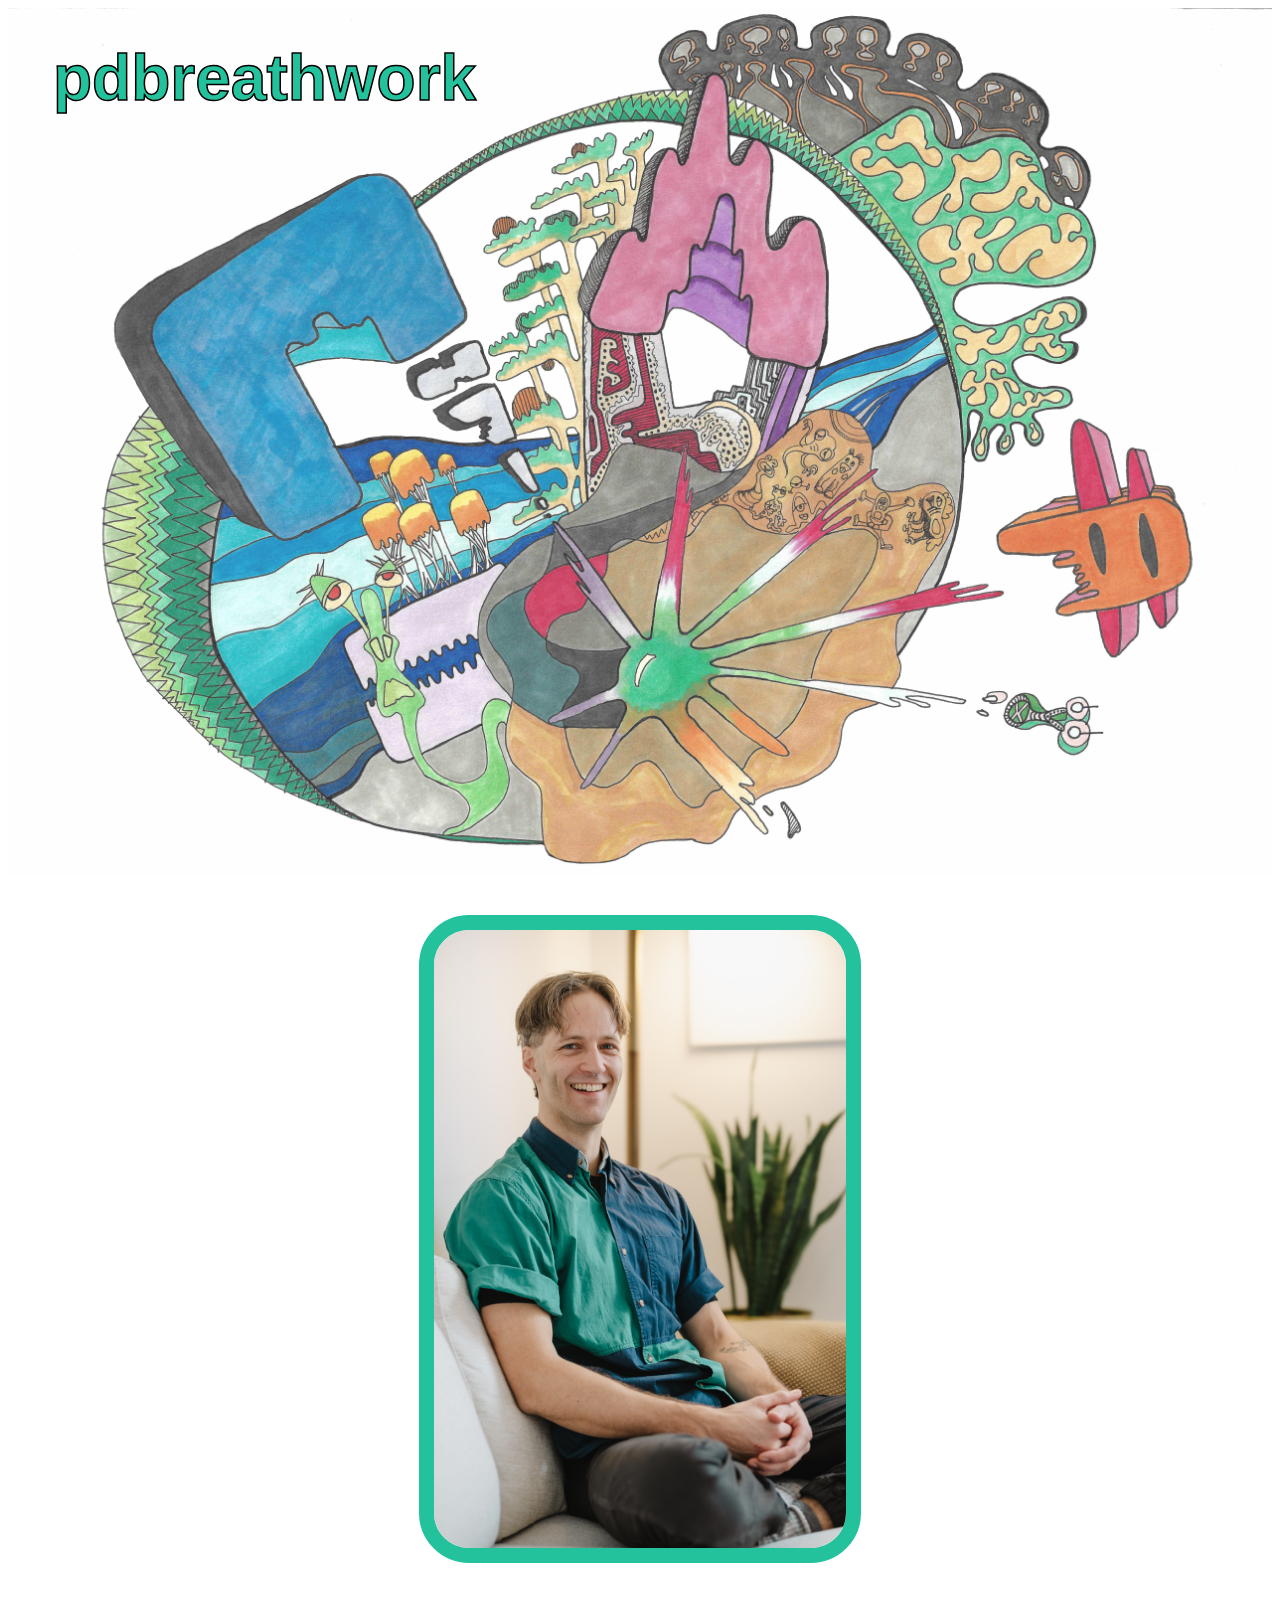
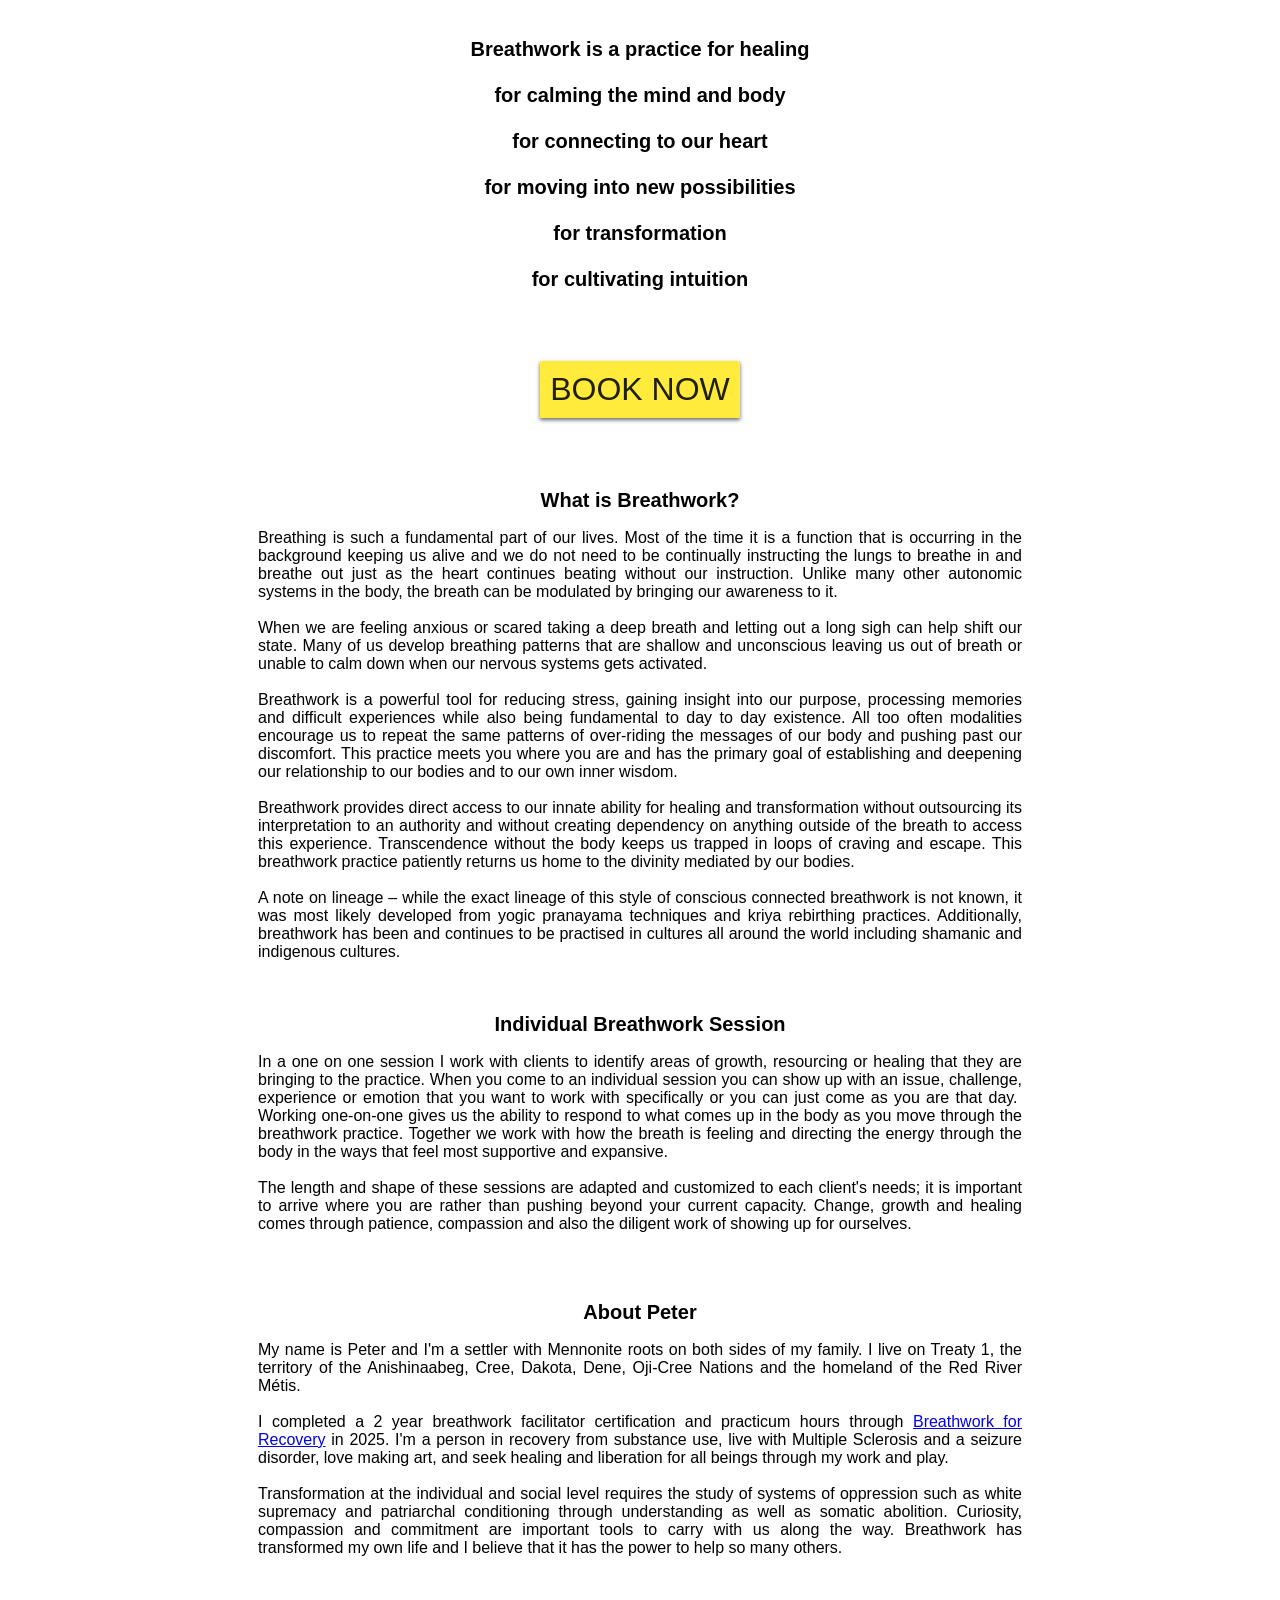
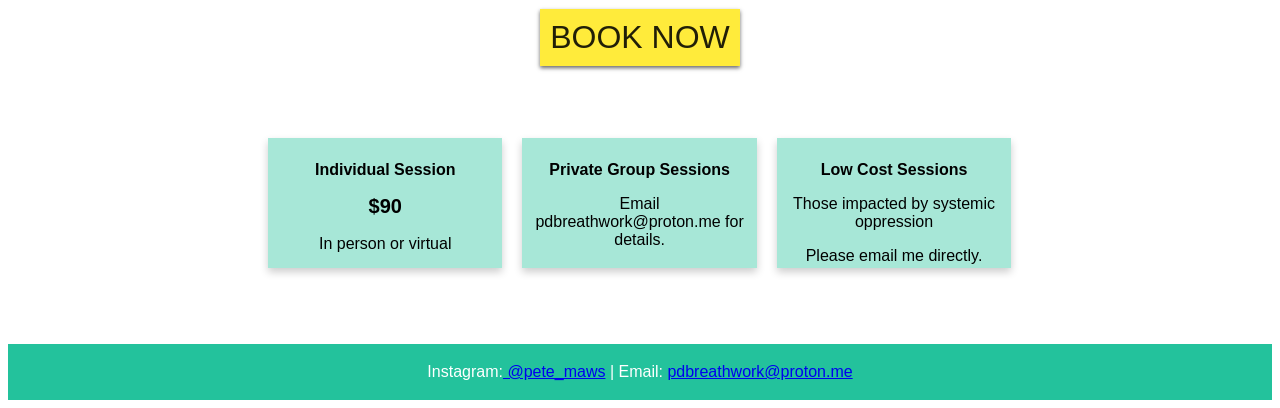
==== commit fb96535b: "Update index.html Updated website coding August 2026" ====
--- a/index.html
+++ b/index.html
@@ -224,20 +224,13 @@
 <br>
  
  <div class="container2">  
-         <img src="img/Peter-2.jpg" alt="photo of a smiling Peter Dueck" class= profilepic style="opacity:1">
+         <img src="img/Peter3.jpg" alt="photo of a smiling Peter Dueck" class= profilepic style="opacity:1">
   </div>
 </div>
 
 <br><br><br>
 
-<div class="container2">
-<a href="https://aws-portal.owlpractice.ca/pdbreathwork">
-    <button style="font-size:32px;background-color:rgb(255, 235, 59); color:rgba(0, 0, 0, 0.87);padding:10px;border:none;  box-shadow: 0 2px 4px rgba(0, 0, 0, .6);">
-      BOOK NOW
-  </button>
-</a>
-</div>
-<br><br><br>
+
 <!--
 
 <br><br><br>
@@ -245,41 +238,67 @@
   <br><br><br>
 -->
 
-<div class="container3"><h2>What is Breathwork?</h2>
-      <p style="font-family:Arial, Helvetica, sans-serif">Breathing is such a fundamental part of our lives. Most of the time it is a function that is occurring in the background keeping us alive and we do not need to 
+<div class="container3">
+  <h2>Breathwork is a practice for healing<br><br>
+
+    for calming the mind and body<br><br>
+    
+    for connecting to our heart<br><br>
+    
+    for moving into new possibilities<br><br>
+    
+    for transformation<br><br>
+    
+    for cultivating intuition </h2> <br><br><br>
+    </div>
+
+
+    <div class="container2">
+      <a href="https://aws-portal.owlpractice.ca/pdbreathwork">
+          <button style="font-size:32px;background-color:rgb(255, 235, 59); color:rgba(0, 0, 0, 0.87);padding:10px;border:none;  box-shadow: 0 2px 4px rgba(0, 0, 0, .6);">
+            BOOK NOW
+        </button>
+      </a>
+      </div>
+      <br><br><br>
+      <div class="container3">
+      <p style="font-family:Arial, Helvetica, sans-serif"><h2>What is Breathwork?</h2>Breathing is such a fundamental part of our lives. Most of the time it is a function that is occurring 
+        in the background keeping us alive and we do not need to 
       be continually instructing the lungs to breathe in and breathe out just as the heart continues beating without our instruction. Unlike many other autonomic systems
        in the body, the breath can be modulated by bringing our awareness to it. <br><br>
        When we are feeling anxious or scared taking a deep breath and letting out a long sigh
         can help shift our state. Many of us develop breathing patterns that are shallow and unconscious leaving us out of breath or unable to calm down when our nervous
-         systems gets particularly activated. <br><br>
-         Through in person or virtual one on one sessions I work with specific breathing patterns that help develop and bring awareness to the quality of your breath and a
-         direct experience of how changes to our breath brings greater vitality, insight and a fuller expression of our lived experience. 
-         In a one on one session I work with clients to identify areas of growth, resourcing or healing that they are bringing to the practice. I guide clients through an
-         active breath practice supporting them through the sensations and experiences that arise. 
- <br><br>Typically in an hour session you will breathe for between 20 to 45 min which 
- includes both active breathing followed by rest and integration. The length and shape of these sessions are adapted and customized to each client's needs; it is 
+         systems gets activated. <br><br>
+         Breathwork is a powerful tool for reducing stress, gaining insight into our purpose, processing memories and difficult experiences while also being fundamental 
+         to day to day existence. 
+All too often modalities encourage us to repeat the same patterns of over-riding the messages of our body and pushing past our discomfort. This practice meets you where 
+you are and has the primary goal of establishing and deepening our relationship to our bodies and to our own inner wisdom. 
+<br><br>Breathwork provides direct access to our innate ability for healing and transformation without outsourcing its interpretation to an authority and without creating 
+dependency on anything outside of the breath to access this experience. 
+Transcendence without the body keeps us trapped in loops of craving and escape. This breathwork practice patiently returns us home to the divinity mediated by our bodies.
+<br><br>A note on lineage – while the exact lineage of this style of conscious connected breathwork is not known, it was most likely developed from yogic pranayama techniques
+ and kriya rebirthing practices. Additionally, breathwork has been and continues to be practised in cultures all around the world including shamanic and indigenous cultures.
+<br><br><br>
+<h2>Individual Breathwork Session</h2>
+         In a one on one session I work with clients to identify areas of growth, resourcing or healing that they are bringing to the practice. When you come to an individual
+         session you can show up with an issue, challenge, experience or emotion that you want to work with specifically or you can just come as you are that day. 
+
+         Working one-on-one gives us the ability to respond to what comes up in the body as you move through the breathwork practice. 
+        Together we work with how the breath is feeling and directing the energy through the body in the ways that feel most supportive and expansive.
+ <br><br>The length and shape of these sessions are adapted and customized to each client's needs; it is 
  important to arrive where you are rather than pushing beyond your current capacity. Change, growth and healing comes through patience, compassion and also the diligent 
  work of showing up for ourselves.</p>
 
-  <br><br><br>
-  <h2>Breathwork is a practice for healing<br><br>
-
-    for calming the mind and body<br><br>
-    
-    for connecting to our heart<br><br>
-    
-    for moving into new possibilities<br><br>
-    
-    for transformation<br><br>
-    
-    for cultivating intuition </h2> <br><br><br>
-
-    <p style="font-family:Arial, Helvetica, sans-serif">My name is Peter and I'm a settler with Mennonite roots on both sides of my family and I live on
-      Treaty 1, the territory of the Anishinaabeg, Cree, Dakota, Dene, Oji-Cree Nations and the homeland of the Métis. 
-        <br><br> I'm a Level One Breathwork Apprentice working towards completing a 1000 hour (2yr) breathwork certification program through
-        <a href="https://www.breathworkforrecovery.com/">Breathwork for Recovery</a>. I'm a person in recovery
+
+  <br><br>
+ 
+
+    <h2>About Peter</h2> My name is Peter and I'm a settler with Mennonite roots on both sides of my family. I live on
+      Treaty 1, the territory of the Anishinaabeg, Cree, Dakota, Dene, Oji-Cree Nations and the homeland of the Red River Métis. 
+        <br><br> I completed a 2 year breathwork facilitator certification and practicum hours through
+        <a href="https://www.breathworkforrecovery.com/">Breathwork for Recovery</a> in 2025. I'm a person in recovery
       from substance use, live with Multiple Sclerosis and a seizure disorder, love making art, and seek healing and liberation for all beings through my work and play.
-      Transformation at the individual and social level requires the study of systems of oppression such as white 
+      <br><br>Transformation at the individual and social level requires the study of systems of oppression such as white 
       supremacy and patriarchal conditioning through understanding as well as somatic abolition. Curiosity, compassion and commitment are important tools to carry with
       us along the way. Breathwork has transformed my own life and I believe that it has the power to help so many others. </p>
       <br><br>
@@ -292,65 +311,68 @@
 
 
 
+<div class="container2">
+  <a href="https://aws-portal.owlpractice.ca/pdbreathwork">
+      <button style="font-size:32px;background-color:rgb(255, 235, 59); color:rgba(0, 0, 0, 0.87);padding:10px;border:none;  box-shadow: 0 2px 4px rgba(0, 0, 0, .6);">
+        BOOK NOW
+    </button>
+  </a>
+  </div>
+  <br><br><br><br>
+
+
+
 <!--Offerings text columns at bottom of page
 RGBA means the background color is transparent but the font stays full opacity. The fourth number is the opactiy in the color spec-->
 <div class="row">
   <div class="column">
     <div class="card">
-      <h3>1:1 Session</h3>
+      <h3>Individual Session</h3>
       <h2>$90</h2>
       <p>In person or virtual</p>
     </div>
   </div>
-
+ 
+  
   <div class="column">
     <div class="card">
-      <h3>1:1 Breathwork Package</h3>
-      <h2>Cost: 3 sessions - $225</h2>
-      <p>In person or virtual</p>
+      <h3>Private Group Sessions</h3>
+      <p>Email pdbreathwork@proton.me for details.</p>
+      <!--<p>Groups of up to 4 people.</p>*/-->
+    </div>
+  </div>
+  
+  <div class="column">
+    <div class="card">
+      <h3>Low Cost Sessions</h3>
+      <p>Those impacted by systemic oppression</p>
+      <p>Please email me directly.</p>
       
     </div>
   </div>
-  
-  <div class="column">
-    <div class="card">
-      <h3>Virtual Group Sessions</h3>
-      <h2>Cost: $150</h2>
-      <p>Groups of up to 4 people.</p>
-    </div>
-  </div>
-  
+<!--
   <p style="text-align: center;"> 
-    <br><br>I reserve 5 sessions per month at a cost of $30/session <br> for people most affected by systemic oppression.<br>Please email me directly.
+    <br><br>I reserve 5 sessions per month at a cost of $50/session <br> for people most affected by systemic oppression.<br>Please email me directly.
     
   </p>
-  
+  -->
  
 
  
 </div>
 
-
+<div class="ml-embedded" data-form="g7z35b"></div>
     
 
  <!--<div class="column1" style="background-color:rgba(35, 194, 156, 0.5);">-->
   
 
 <br><br>
-<div class="container2">
-    <a href="https://aws-portal.owlpractice.ca/pdbreathwork">
-        <button style="font-size:32px;background-color:rgb(255, 235, 59); color:rgba(0, 0, 0, 0.87);padding:10px;border:none;  box-shadow: 0 2px 4px rgba(0, 0, 0, .6);">
-          BOOK NOW
-      </button>
-    </a>
-    </div>
-    <br><br><br><br>
-
-    <div class="ml-embedded" data-form="g7z35b"></div>
+
 
 
     <footer>
-      <p><a href = "https://www.instagram.com/pete_maws/">PETE_MAWS on IG</a>    email me at: <a href="mailto:pdbreathwork@proton.me">pdbreathwork@proton.me</a></p>
+      <p>Instagram:<a href = "https://www.instagram.com/pete_maws/"> @pete_maws</a> | Email: <a href="mailto:pdbreathwork@proton.me">pdbreathwork@proton.me</a></p>
     </footer>
 </body>
 </html> 
